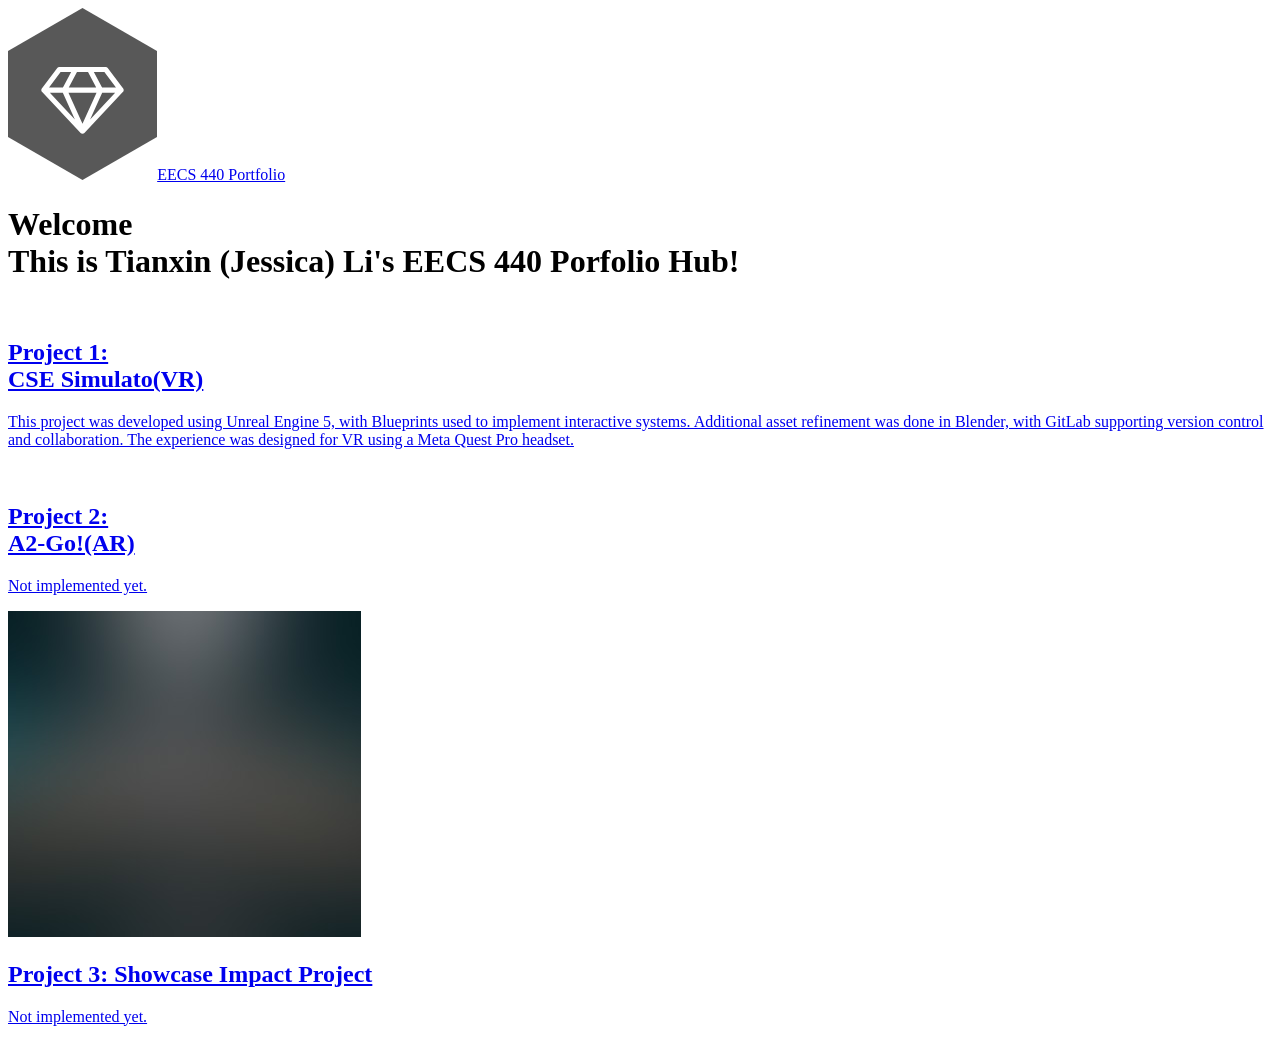
==== index.html @ 9d672bc3 "initialization" ====
<!DOCTYPE HTML>
<!--
	Phantom by HTML5 UP
	html5up.net | @ajlkn
	Free for personal and commercial use under the CCA 3.0 license (html5up.net/license)
-->
<html>
	<head>
		<title>Phantom by HTML5 UP</title>
		<meta charset="utf-8" />
		<meta name="viewport" content="width=device-width, initial-scale=1, user-scalable=no" />
		<link rel="stylesheet" href="assets/css/main.css" />
		<noscript><link rel="stylesheet" href="assets/css/noscript.css" /></noscript>
	</head>
	<body class="is-preload">
		<!-- Wrapper -->
			<div id="wrapper">

				<!-- Header -->
					<header id="header">
						<div class="inner">

							<!-- Logo -->
								<a href="index.html" class="logo">
									<span class="symbol"><img src="images/logo.svg" alt="" /></span><span class="title">EECS 440 Portfolio</span>
								</a>

						</div>
					</header>

				<!-- Main -->
					<div id="main">
						<div class="inner">
							<header>
								<h1>Welcome<br> This is Tianxin (Jessica) Li's EECS 440 Porfolio Hub!</h1>
								<!--<p>Course Intro</p>-->
							</header>
							<section class="tiles">
								<article class="style1">
									<span class="image">
										<img src="images/pic01.jpg" alt="" />
									</span>
									<a href="generic.html">
										<h2>Project 1:<br>CSE Simulato(VR)</h2>
										<div class="content">
											<p>This project was developed using Unreal Engine 5, with Blueprints used to implement interactive systems. Additional asset refinement was done in Blender, with GitLab supporting version control and collaboration. The experience was designed for VR using a Meta Quest Pro headset.</p>
										</div>
									</a>
								</article>
								<article class="style2">
									<span class="image">
										<img src="images/pic02.jpg" alt="" />
									</span>
									<a href="index.html">
										<h2>Project 2:<br>A2-Go!(AR) </h2>
										<div class="content">
											<p>Not implemented yet.</p>
										</div>
									</a>
								</article>
								<article class="style3">
									<span class="image">
										<img src="images/pic03.jpg" alt="" />
									</span>
									<a href="index.html">
										<h2>Project 3: Showcase Impact Project</h2>
										<div class="content">
											<p>Not implemented yet.</p>
										</div>
									</a>
								</article>
							</section>
						</div>
					</div>
			</div>

		<!-- Scripts -->
			<script src="assets/js/jquery.min.js"></script>
			<script src="assets/js/browser.min.js"></script>
			<script src="assets/js/breakpoints.min.js"></script>
			<script src="assets/js/util.js"></script>
			<script src="assets/js/main.js"></script>

	</body>
</html>
---- assets/css/main.css ----
@import url(fontawesome-all.min.css);
@import url("https://fonts.googleapis.com/css?family=Source+Sans+Pro:300,700,900");

/*
	Phantom by HTML5 UP
	html5up.net | @ajlkn
	Free for personal and commercial use under the CCA 3.0 license (html5up.net/license)
*/

html, body, div, span, applet, object,
iframe, h1, h2, h3, h4, h5, h6, p, blockquote,
pre, a, abbr, acronym, address, big, cite,
code, del, dfn, em, img, ins, kbd, q, s, samp,
small, strike, strong, sub, sup, tt, var, b,
u, i, center, dl, dt, dd, ol, ul, li, fieldset,
form, label, legend, table, caption, tbody,
tfoot, thead, tr, th, td, article, aside,
canvas, details, embed, figure, figcaption,
footer, header, hgroup, menu, nav, output, ruby,
section, summary, time, mark, audio, video {
	margin: 0;
	padding: 0;
	border: 0;
	font-size: 100%;
	font: inherit;
	vertical-align: baseline;}

article, aside, details, figcaption, figure,
footer, header, hgroup, menu, nav, section {
	display: block;}

body {
	line-height: 1;
}

ol, ul {
	list-style: none;
}

blockquote, q {
	quotes: none;
}

	blockquote:before, blockquote:after, q:before, q:after {
		content: '';
		content: none;
	}

table {
	border-collapse: collapse;
	border-spacing: 0;
}

body {
	-webkit-text-size-adjust: none;
}

mark {
	background-color: transparent;
	color: inherit;
}

input::-moz-focus-inner {
	border: 0;
	padding: 0;
}

input, select, textarea {
	-moz-appearance: none;
	-webkit-appearance: none;
	-ms-appearance: none;
	appearance: none;
}

/* Basic */

	@-ms-viewport {
		width: device-width;
	}

	body {
		-ms-overflow-style: scrollbar;
	}

	@media screen and (max-width: 480px) {

		html, body {
			min-width: 320px;
		}

	}

	html {
		box-sizing: border-box;
	}

	*, *:before, *:after {
		box-sizing: inherit;
	}

	body {
		background: #ffffff;
	}

		body.is-preload *, body.is-preload *:before, body.is-preload *:after {
			-moz-animation: none !important;
			-webkit-animation: none !important;
			-ms-animation: none !important;
			animation: none !important;
			-moz-transition: none !important;
			-webkit-transition: none !important;
			-ms-transition: none !important;
			transition: none !important;
		}

/* Type */

	body, input, select, textarea {
		color: #585858;
		font-family: "Source Sans Pro", Helvetica, sans-serif;
		font-size: 16pt;
		font-weight: 300;
		line-height: 1.75;
	}

		@media screen and (max-width: 1680px) {

			body, input, select, textarea {
				font-size: 14pt;
			}

		}

		@media screen and (max-width: 1280px) {

			body, input, select, textarea {
				font-size: 12pt;
			}

		}

	a {
		-moz-transition: border-bottom-color 0.2s ease, color 0.2s ease;
		-webkit-transition: border-bottom-color 0.2s ease, color 0.2s ease;
		-ms-transition: border-bottom-color 0.2s ease, color 0.2s ease;
		transition: border-bottom-color 0.2s ease, color 0.2s ease;
		text-decoration: none;
		color: #585858;
		border-bottom: dotted 1px rgba(88, 88, 88, 0.5);
	}

		a:hover {
			border-bottom-color: transparent;
			color: #f2849e !important;
		}

	strong, b {
		font-weight: 900;
	}

	em, i {
		font-style: italic;
	}

	p {
		margin: 0 0 2em 0;
	}

	h1 {
		font-size: 2.75em;
		font-weight: 700;
		line-height: 1.3;
		margin: 0 0 1em 0;
		letter-spacing: -0.035em;
	}

		h1 a {
			color: inherit;
		}

		@media screen and (max-width: 736px) {

			h1 {
				font-size: 2em;
				margin: 0 0 1em 0;
			}

		}

		@media screen and (max-width: 360px) {

			h1 {
				font-size: 1.75em;
			}

		}

	h2, h3, h4, h5, h6 {
		font-weight: 900;
		line-height: 1.5;
		margin: 0 0 2em 0;
		text-transform: uppercase;
		letter-spacing: 0.35em;
	}

		h2 a, h3 a, h4 a, h5 a, h6 a {
			color: inherit;
		}

	h2 {
		font-size: 1.1em;
	}

	h3 {
		font-size: 1em;
	}

	h4 {
		font-size: 0.8em;
	}

	h5 {
		font-size: 0.8em;
	}

	h6 {
		font-size: 0.8em;
	}

	@media screen and (max-width: 980px) {

		h1 br, h2 br, h3 br, h4 br, h5 br, h6 br {
			display: none;
		}

	}

	@media screen and (max-width: 736px) {

		h2 {
			font-size: 1em;
		}

		h3 {
			font-size: 0.8em;
		}

	}

	sub {
		font-size: 0.8em;
		position: relative;
		top: 0.5em;
	}

	sup {
		font-size: 0.8em;
		position: relative;
		top: -0.5em;
	}

	blockquote {
		border-left: solid 4px #c9c9c9;
		font-style: italic;
		margin: 0 0 2em 0;
		padding: 0.5em 0 0.5em 2em;
	}

	code {
		background: rgba(144, 144, 144, 0.075);
		border-radius: 4px;
		border: solid 1px #c9c9c9;
		font-family: "Courier New", monospace;
		font-size: 0.9em;
		margin: 0 0.25em;
		padding: 0.25em 0.65em;
	}

	pre {
		-webkit-overflow-scrolling: touch;
		font-family: "Courier New", monospace;
		font-size: 0.9em;
		margin: 0 0 2em 0;
	}

		pre code {
			display: block;
			line-height: 1.75;
			padding: 1em 1.5em;
			overflow-x: auto;
		}

	hr {
		border: 0;
		border-bottom: solid 1px #c9c9c9;
		margin: 2em 0;
	}

		hr.major {
			margin: 3em 0;
		}

	.align-left {
		text-align: left;
	}

	.align-center {
		text-align: center;
	}

	.align-right {
		text-align: right;
	}

/* Row */

	.row {
		display: flex;
		flex-wrap: wrap;
		box-sizing: border-box;
		align-items: stretch;
	}

		.row > * {
			box-sizing: border-box;
		}

		.row.gtr-uniform > * > :last-child {
			margin-bottom: 0;
		}

		.row.aln-left {
			justify-content: flex-start;
		}

		.row.aln-center {
			justify-content: center;
		}

		.row.aln-right {
			justify-content: flex-end;
		}

		.row.aln-top {
			align-items: flex-start;
		}

		.row.aln-middle {
			align-items: center;
		}

		.row.aln-bottom {
			align-items: flex-end;
		}

		.row > .imp {
			order: -1;
		}

		.row > .col-1 {
			width: 8.33333%;
		}

		.row > .off-1 {
			margin-left: 8.33333%;
		}

		.row > .col-2 {
			width: 16.66667%;
		}

		.row > .off-2 {
			margin-left: 16.66667%;
		}

		.row > .col-3 {
			width: 25%;
		}

		.row > .off-3 {
			margin-left: 25%;
		}

		.row > .col-4 {
			width: 33.33333%;
		}

		.row > .off-4 {
			margin-left: 33.33333%;
		}

		.row > .col-5 {
			width: 41.66667%;
		}

		.row > .off-5 {
			margin-left: 41.66667%;
		}

		.row > .col-6 {
			width: 50%;
		}

		.row > .off-6 {
			margin-left: 50%;
		}

		.row > .col-7 {
			width: 58.33333%;
		}

		.row > .off-7 {
			margin-left: 58.33333%;
		}

		.row > .col-8 {
			width: 66.66667%;
		}

		.row > .off-8 {
			margin-left: 66.66667%;
		}

		.row > .col-9 {
			width: 75%;
		}

		.row > .off-9 {
			margin-left: 75%;
		}

		.row > .col-10 {
			width: 83.33333%;
		}

		.row > .off-10 {
			margin-left: 83.33333%;
		}

		.row > .col-11 {
			width: 91.66667%;
		}

		.row > .off-11 {
			margin-left: 91.66667%;
		}

		.row > .col-12 {
			width: 100%;
		}

		.row > .off-12 {
			margin-left: 100%;
		}

		.row.gtr-0 {
			margin-top: 0;
			margin-left: 0em;
		}

			.row.gtr-0 > * {
				padding: 0 0 0 0em;
			}

			.row.gtr-0.gtr-uniform {
				margin-top: 0em;
			}

				.row.gtr-0.gtr-uniform > * {
					padding-top: 0em;
				}

		.row.gtr-25 {
			margin-top: 0;
			margin-left: -0.5em;
		}

			.row.gtr-25 > * {
				padding: 0 0 0 0.5em;
			}

			.row.gtr-25.gtr-uniform {
				margin-top: -0.5em;
			}

				.row.gtr-25.gtr-uniform > * {
					padding-top: 0.5em;
				}

		.row.gtr-50 {
			margin-top: 0;
			margin-left: -1em;
		}

			.row.gtr-50 > * {
				padding: 0 0 0 1em;
			}

			.row.gtr-50.gtr-uniform {
				margin-top: -1em;
			}

				.row.gtr-50.gtr-uniform > * {
					padding-top: 1em;
				}

		.row {
			margin-top: 0;
			margin-left: -2em;
		}

			.row > * {
				padding: 0 0 0 2em;
			}

			.row.gtr-uniform {
				margin-top: -2em;
			}

				.row.gtr-uniform > * {
					padding-top: 2em;
				}

		.row.gtr-150 {
			margin-top: 0;
			margin-left: -3em;
		}

			.row.gtr-150 > * {
				padding: 0 0 0 3em;
			}

			.row.gtr-150.gtr-uniform {
				margin-top: -3em;
			}

				.row.gtr-150.gtr-uniform > * {
					padding-top: 3em;
				}

		.row.gtr-200 {
			margin-top: 0;
			margin-left: -4em;
		}

			.row.gtr-200 > * {
				padding: 0 0 0 4em;
			}

			.row.gtr-200.gtr-uniform {
				margin-top: -4em;
			}

				.row.gtr-200.gtr-uniform > * {
					padding-top: 4em;
				}

		@media screen and (max-width: 1680px) {

			.row {
				display: flex;
				flex-wrap: wrap;
				box-sizing: border-box;
				align-items: stretch;
			}

				.row > * {
					box-sizing: border-box;
				}

				.row.gtr-uniform > * > :last-child {
					margin-bottom: 0;
				}

				.row.aln-left {
					justify-content: flex-start;
				}

				.row.aln-center {
					justify-content: center;
				}

				.row.aln-right {
					justify-content: flex-end;
				}

				.row.aln-top {
					align-items: flex-start;
				}

				.row.aln-middle {
					align-items: center;
				}

				.row.aln-bottom {
					align-items: flex-end;
				}

				.row > .imp-xlarge {
					order: -1;
				}

				.row > .col-1-xlarge {
					width: 8.33333%;
				}

				.row > .off-1-xlarge {
					margin-left: 8.33333%;
				}

				.row > .col-2-xlarge {
					width: 16.66667%;
				}

				.row > .off-2-xlarge {
					margin-left: 16.66667%;
				}

				.row > .col-3-xlarge {
					width: 25%;
				}

				.row > .off-3-xlarge {
					margin-left: 25%;
				}

				.row > .col-4-xlarge {
					width: 33.33333%;
				}

				.row > .off-4-xlarge {
					margin-left: 33.33333%;
				}

				.row > .col-5-xlarge {
					width: 41.66667%;
				}

				.row > .off-5-xlarge {
					margin-left: 41.66667%;
				}

				.row > .col-6-xlarge {
					width: 50%;
				}

				.row > .off-6-xlarge {
					margin-left: 50%;
				}

				.row > .col-7-xlarge {
					width: 58.33333%;
				}

				.row > .off-7-xlarge {
					margin-left: 58.33333%;
				}

				.row > .col-8-xlarge {
					width: 66.66667%;
				}

				.row > .off-8-xlarge {
					margin-left: 66.66667%;
				}

				.row > .col-9-xlarge {
					width: 75%;
				}

				.row > .off-9-xlarge {
					margin-left: 75%;
				}

				.row > .col-10-xlarge {
					width: 83.33333%;
				}

				.row > .off-10-xlarge {
					margin-left: 83.33333%;
				}

				.row > .col-11-xlarge {
					width: 91.66667%;
				}

				.row > .off-11-xlarge {
					margin-left: 91.66667%;
				}

				.row > .col-12-xlarge {
					width: 100%;
				}

				.row > .off-12-xlarge {
					margin-left: 100%;
				}

				.row.gtr-0 {
					margin-top: 0;
					margin-left: 0em;
				}

					.row.gtr-0 > * {
						padding: 0 0 0 0em;
					}

					.row.gtr-0.gtr-uniform {
						margin-top: 0em;
					}

						.row.gtr-0.gtr-uniform > * {
							padding-top: 0em;
						}

				.row.gtr-25 {
					margin-top: 0;
					margin-left: -0.5em;
				}

					.row.gtr-25 > * {
						padding: 0 0 0 0.5em;
					}

					.row.gtr-25.gtr-uniform {
						margin-top: -0.5em;
					}

						.row.gtr-25.gtr-uniform > * {
							padding-top: 0.5em;
						}

				.row.gtr-50 {
					margin-top: 0;
					margin-left: -1em;
				}

					.row.gtr-50 > * {
						padding: 0 0 0 1em;
					}

					.row.gtr-50.gtr-uniform {
						margin-top: -1em;
					}

						.row.gtr-50.gtr-uniform > * {
							padding-top: 1em;
						}

				.row {
					margin-top: 0;
					margin-left: -2em;
				}

					.row > * {
						padding: 0 0 0 2em;
					}

					.row.gtr-uniform {
						margin-top: -2em;
					}

						.row.gtr-uniform > * {
							padding-top: 2em;
						}

				.row.gtr-150 {
					margin-top: 0;
					margin-left: -3em;
				}

					.row.gtr-150 > * {
						padding: 0 0 0 3em;
					}

					.row.gtr-150.gtr-uniform {
						margin-top: -3em;
					}

						.row.gtr-150.gtr-uniform > * {
							padding-top: 3em;
						}

				.row.gtr-200 {
					margin-top: 0;
					margin-left: -4em;
				}

					.row.gtr-200 > * {
						padding: 0 0 0 4em;
					}

					.row.gtr-200.gtr-uniform {
						margin-top: -4em;
					}

						.row.gtr-200.gtr-uniform > * {
							padding-top: 4em;
						}

		}

		@media screen and (max-width: 1280px) {

			.row {
				display: flex;
				flex-wrap: wrap;
				box-sizing: border-box;
				align-items: stretch;
			}

				.row > * {
					box-sizing: border-box;
				}

				.row.gtr-uniform > * > :last-child {
					margin-bottom: 0;
				}

				.row.aln-left {
					justify-content: flex-start;
				}

				.row.aln-center {
					justify-content: center;
				}

				.row.aln-right {
					justify-content: flex-end;
				}

				.row.aln-top {
					align-items: flex-start;
				}

				.row.aln-middle {
					align-items: center;
				}

				.row.aln-bottom {
					align-items: flex-end;
				}

				.row > .imp-large {
					order: -1;
				}

				.row > .col-1-large {
					width: 8.33333%;
				}

				.row > .off-1-large {
					margin-left: 8.33333%;
				}

				.row > .col-2-large {
					width: 16.66667%;
				}

				.row > .off-2-large {
					margin-left: 16.66667%;
				}

				.row > .col-3-large {
					width: 25%;
				}

				.row > .off-3-large {
					margin-left: 25%;
				}

				.row > .col-4-large {
					width: 33.33333%;
				}

				.row > .off-4-large {
					margin-left: 33.33333%;
				}

				.row > .col-5-large {
					width: 41.66667%;
				}

				.row > .off-5-large {
					margin-left: 41.66667%;
				}

				.row > .col-6-large {
					width: 50%;
				}

				.row > .off-6-large {
					margin-left: 50%;
				}

				.row > .col-7-large {
					width: 58.33333%;
				}

				.row > .off-7-large {
					margin-left: 58.33333%;
				}

				.row > .col-8-large {
					width: 66.66667%;
				}

				.row > .off-8-large {
					margin-left: 66.66667%;
				}

				.row > .col-9-large {
					width: 75%;
				}

				.row > .off-9-large {
					margin-left: 75%;
				}

				.row > .col-10-large {
					width: 83.33333%;
				}

				.row > .off-10-large {
					margin-left: 83.33333%;
				}

				.row > .col-11-large {
					width: 91.66667%;
				}

				.row > .off-11-large {
					margin-left: 91.66667%;
				}

				.row > .col-12-large {
					width: 100%;
				}

				.row > .off-12-large {
					margin-left: 100%;
				}

				.row.gtr-0 {
					margin-top: 0;
					margin-left: 0em;
				}

					.row.gtr-0 > * {
						padding: 0 0 0 0em;
					}

					.row.gtr-0.gtr-uniform {
						margin-top: 0em;
					}

						.row.gtr-0.gtr-uniform > * {
							padding-top: 0em;
						}

				.row.gtr-25 {
					margin-top: 0;
					margin-left: -0.5em;
				}

					.row.gtr-25 > * {
						padding: 0 0 0 0.5em;
					}

					.row.gtr-25.gtr-uniform {
						margin-top: -0.5em;
					}

						.row.gtr-25.gtr-uniform > * {
							padding-top: 0.5em;
						}

				.row.gtr-50 {
					margin-top: 0;
					margin-left: -1em;
				}

					.row.gtr-50 > * {
						padding: 0 0 0 1em;
					}

					.row.gtr-50.gtr-uniform {
						margin-top: -1em;
					}

						.row.gtr-50.gtr-uniform > * {
							padding-top: 1em;
						}

				.row {
					margin-top: 0;
					margin-left: -2em;
				}

					.row > * {
						padding: 0 0 0 2em;
					}

					.row.gtr-uniform {
						margin-top: -2em;
					}

						.row.gtr-uniform > * {
							padding-top: 2em;
						}

				.row.gtr-150 {
					margin-top: 0;
					margin-left: -3em;
				}

					.row.gtr-150 > * {
						padding: 0 0 0 3em;
					}

					.row.gtr-150.gtr-uniform {
						margin-top: -3em;
					}

						.row.gtr-150.gtr-uniform > * {
							padding-top: 3em;
						}

				.row.gtr-200 {
					margin-top: 0;
					margin-left: -4em;
				}

					.row.gtr-200 > * {
						padding: 0 0 0 4em;
					}

					.row.gtr-200.gtr-uniform {
						margin-top: -4em;
					}

						.row.gtr-200.gtr-uniform > * {
							padding-top: 4em;
						}

		}

		@media screen and (max-width: 980px) {

			.row {
				display: flex;
				flex-wrap: wrap;
				box-sizing: border-box;
				align-items: stretch;
			}

				.row > * {
					box-sizing: border-box;
				}

				.row.gtr-uniform > * > :last-child {
					margin-bottom: 0;
				}

				.row.aln-left {
					justify-content: flex-start;
				}

				.row.aln-center {
					justify-content: center;
				}

				.row.aln-right {
					justify-content: flex-end;
				}

				.row.aln-top {
					align-items: flex-start;
				}

				.row.aln-middle {
					align-items: center;
				}

				.row.aln-bottom {
					align-items: flex-end;
				}

				.row > .imp-medium {
					order: -1;
				}

				.row > .col-1-medium {
					width: 8.33333%;
				}

				.row > .off-1-medium {
					margin-left: 8.33333%;
				}

				.row > .col-2-medium {
					width: 16.66667%;
				}

				.row > .off-2-medium {
					margin-left: 16.66667%;
				}

				.row > .col-3-medium {
					width: 25%;
				}

				.row > .off-3-medium {
					margin-left: 25%;
				}

				.row > .col-4-medium {
					width: 33.33333%;
				}

				.row > .off-4-medium {
					margin-left: 33.33333%;
				}

				.row > .col-5-medium {
					width: 41.66667%;
				}

				.row > .off-5-medium {
					margin-left: 41.66667%;
				}

				.row > .col-6-medium {
					width: 50%;
				}

				.row > .off-6-medium {
					margin-left: 50%;
				}

				.row > .col-7-medium {
					width: 58.33333%;
				}

				.row > .off-7-medium {
					margin-left: 58.33333%;
				}

				.row > .col-8-medium {
					width: 66.66667%;
				}

				.row > .off-8-medium {
					margin-left: 66.66667%;
				}

				.row > .col-9-medium {
					width: 75%;
				}

				.row > .off-9-medium {
					margin-left: 75%;
				}

				.row > .col-10-medium {
					width: 83.33333%;
				}

				.row > .off-10-medium {
					margin-left: 83.33333%;
				}

				.row > .col-11-medium {
					width: 91.66667%;
				}

				.row > .off-11-medium {
					margin-left: 91.66667%;
				}

				.row > .col-12-medium {
					width: 100%;
				}

				.row > .off-12-medium {
					margin-left: 100%;
				}

				.row.gtr-0 {
					margin-top: 0;
					margin-left: 0em;
				}

					.row.gtr-0 > * {
						padding: 0 0 0 0em;
					}

					.row.gtr-0.gtr-uniform {
						margin-top: 0em;
					}

						.row.gtr-0.gtr-uniform > * {
							padding-top: 0em;
						}

				.row.gtr-25 {
					margin-top: 0;
					margin-left: -0.375em;
				}

					.row.gtr-25 > * {
						padding: 0 0 0 0.375em;
					}

					.row.gtr-25.gtr-uniform {
						margin-top: -0.375em;
					}

						.row.gtr-25.gtr-uniform > * {
							padding-top: 0.375em;
						}

				.row.gtr-50 {
					margin-top: 0;
					margin-left: -0.75em;
				}

					.row.gtr-50 > * {
						padding: 0 0 0 0.75em;
					}

					.row.gtr-50.gtr-uniform {
						margin-top: -0.75em;
					}

						.row.gtr-50.gtr-uniform > * {
							padding-top: 0.75em;
						}

				.row {
					margin-top: 0;
					margin-left: -1.5em;
				}

					.row > * {
						padding: 0 0 0 1.5em;
					}

					.row.gtr-uniform {
						margin-top: -1.5em;
					}

						.row.gtr-uniform > * {
							padding-top: 1.5em;
						}

				.row.gtr-150 {
					margin-top: 0;
					margin-left: -2.25em;
				}

					.row.gtr-150 > * {
						padding: 0 0 0 2.25em;
					}

					.row.gtr-150.gtr-uniform {
						margin-top: -2.25em;
					}

						.row.gtr-150.gtr-uniform > * {
							padding-top: 2.25em;
						}

				.row.gtr-200 {
					margin-top: 0;
					margin-left: -3em;
				}

					.row.gtr-200 > * {
						padding: 0 0 0 3em;
					}

					.row.gtr-200.gtr-uniform {
						margin-top: -3em;
					}

						.row.gtr-200.gtr-uniform > * {
							padding-top: 3em;
						}

		}

		@media screen and (max-width: 736px) {

			.row {
				display: flex;
				flex-wrap: wrap;
				box-sizing: border-box;
				align-items: stretch;
			}

				.row > * {
					box-sizing: border-box;
				}

				.row.gtr-uniform > * > :last-child {
					margin-bottom: 0;
				}

				.row.aln-left {
					justify-content: flex-start;
				}

				.row.aln-center {
					justify-content: center;
				}

				.row.aln-right {
					justify-content: flex-end;
				}

				.row.aln-top {
					align-items: flex-start;
				}

				.row.aln-middle {
					align-items: center;
				}

				.row.aln-bottom {
					align-items: flex-end;
				}

				.row > .imp-small {
					order: -1;
				}

				.row > .col-1-small {
					width: 8.33333%;
				}

				.row > .off-1-small {
					margin-left: 8.33333%;
				}

				.row > .col-2-small {
					width: 16.66667%;
				}

				.row > .off-2-small {
					margin-left: 16.66667%;
				}

				.row > .col-3-small {
					width: 25%;
				}

				.row > .off-3-small {
					margin-left: 25%;
				}

				.row > .col-4-small {
					width: 33.33333%;
				}

				.row > .off-4-small {
					margin-left: 33.33333%;
				}

				.row > .col-5-small {
					width: 41.66667%;
				}

				.row > .off-5-small {
					margin-left: 41.66667%;
				}

				.row > .col-6-small {
					width: 50%;
				}

				.row > .off-6-small {
					margin-left: 50%;
				}

				.row > .col-7-small {
					width: 58.33333%;
				}

				.row > .off-7-small {
					margin-left: 58.33333%;
				}

				.row > .col-8-small {
					width: 66.66667%;
				}

				.row > .off-8-small {
					margin-left: 66.66667%;
				}

				.row > .col-9-small {
					width: 75%;
				}

				.row > .off-9-small {
					margin-left: 75%;
				}

				.row > .col-10-small {
					width: 83.33333%;
				}

				.row > .off-10-small {
					margin-left: 83.33333%;
				}

				.row > .col-11-small {
					width: 91.66667%;
				}

				.row > .off-11-small {
					margin-left: 91.66667%;
				}

				.row > .col-12-small {
					width: 100%;
				}

				.row > .off-12-small {
					margin-left: 100%;
				}

				.row.gtr-0 {
					margin-top: 0;
					margin-left: 0em;
				}

					.row.gtr-0 > * {
						padding: 0 0 0 0em;
					}

					.row.gtr-0.gtr-uniform {
						margin-top: 0em;
					}

						.row.gtr-0.gtr-uniform > * {
							padding-top: 0em;
						}

				.row.gtr-25 {
					margin-top: 0;
					margin-left: -0.25em;
				}

					.row.gtr-25 > * {
						padding: 0 0 0 0.25em;
					}

					.row.gtr-25.gtr-uniform {
						margin-top: -0.25em;
					}

						.row.gtr-25.gtr-uniform > * {
							padding-top: 0.25em;
						}

				.row.gtr-50 {
					margin-top: 0;
					margin-left: -0.5em;
				}

					.row.gtr-50 > * {
						padding: 0 0 0 0.5em;
					}

					.row.gtr-50.gtr-uniform {
						margin-top: -0.5em;
					}

						.row.gtr-50.gtr-uniform > * {
							padding-top: 0.5em;
						}

				.row {
					margin-top: 0;
					margin-left: -1em;
				}

					.row > * {
						padding: 0 0 0 1em;
					}

					.row.gtr-uniform {
						margin-top: -1em;
					}

						.row.gtr-uniform > * {
							padding-top: 1em;
						}

				.row.gtr-150 {
					margin-top: 0;
					margin-left: -1.5em;
				}

					.row.gtr-150 > * {
						padding: 0 0 0 1.5em;
					}

					.row.gtr-150.gtr-uniform {
						margin-top: -1.5em;
					}

						.row.gtr-150.gtr-uniform > * {
							padding-top: 1.5em;
						}

				.row.gtr-200 {
					margin-top: 0;
					margin-left: -2em;
				}

					.row.gtr-200 > * {
						padding: 0 0 0 2em;
					}

					.row.gtr-200.gtr-uniform {
						margin-top: -2em;
					}

						.row.gtr-200.gtr-uniform > * {
							padding-top: 2em;
						}

		}

		@media screen and (max-width: 480px) {

			.row {
				display: flex;
				flex-wrap: wrap;
				box-sizing: border-box;
				align-items: stretch;
			}

				.row > * {
					box-sizing: border-box;
				}

				.row.gtr-uniform > * > :last-child {
					margin-bottom: 0;
				}

				.row.aln-left {
					justify-content: flex-start;
				}

				.row.aln-center {
					justify-content: center;
				}

				.row.aln-right {
					justify-content: flex-end;
				}

				.row.aln-top {
					align-items: flex-start;
				}

				.row.aln-middle {
					align-items: center;
				}

				.row.aln-bottom {
					align-items: flex-end;
				}

				.row > .imp-xsmall {
					order: -1;
				}

				.row > .col-1-xsmall {
					width: 8.33333%;
				}

				.row > .off-1-xsmall {
					margin-left: 8.33333%;
				}

				.row > .col-2-xsmall {
					width: 16.66667%;
				}

				.row > .off-2-xsmall {
					margin-left: 16.66667%;
				}

				.row > .col-3-xsmall {
					width: 25%;
				}

				.row > .off-3-xsmall {
					margin-left: 25%;
				}

				.row > .col-4-xsmall {
					width: 33.33333%;
				}

				.row > .off-4-xsmall {
					margin-left: 33.33333%;
				}

				.row > .col-5-xsmall {
					width: 41.66667%;
				}

				.row > .off-5-xsmall {
					margin-left: 41.66667%;
				}

				.row > .col-6-xsmall {
					width: 50%;
				}

				.row > .off-6-xsmall {
					margin-left: 50%;
				}

				.row > .col-7-xsmall {
					width: 58.33333%;
				}

				.row > .off-7-xsmall {
					margin-left: 58.33333%;
				}

				.row > .col-8-xsmall {
					width: 66.66667%;
				}

				.row > .off-8-xsmall {
					margin-left: 66.66667%;
				}

				.row > .col-9-xsmall {
					width: 75%;
				}

				.row > .off-9-xsmall {
					margin-left: 75%;
				}

				.row > .col-10-xsmall {
					width: 83.33333%;
				}

				.row > .off-10-xsmall {
					margin-left: 83.33333%;
				}

				.row > .col-11-xsmall {
					width: 91.66667%;
				}

				.row > .off-11-xsmall {
					margin-left: 91.66667%;
				}

				.row > .col-12-xsmall {
					width: 100%;
				}

				.row > .off-12-xsmall {
					margin-left: 100%;
				}

				.row.gtr-0 {
					margin-top: 0;
					margin-left: 0em;
				}

					.row.gtr-0 > * {
						padding: 0 0 0 0em;
					}

					.row.gtr-0.gtr-uniform {
						margin-top: 0em;
					}

						.row.gtr-0.gtr-uniform > * {
							padding-top: 0em;
						}

				.row.gtr-25 {
					margin-top: 0;
					margin-left: -0.25em;
				}

					.row.gtr-25 > * {
						padding: 0 0 0 0.25em;
					}

					.row.gtr-25.gtr-uniform {
						margin-top: -0.25em;
					}

						.row.gtr-25.gtr-uniform > * {
							padding-top: 0.25em;
						}

				.row.gtr-50 {
					margin-top: 0;
					margin-left: -0.5em;
				}

					.row.gtr-50 > * {
						padding: 0 0 0 0.5em;
					}

					.row.gtr-50.gtr-uniform {
						margin-top: -0.5em;
					}

						.row.gtr-50.gtr-uniform > * {
							padding-top: 0.5em;
						}

				.row {
					margin-top: 0;
					margin-left: -1em;
				}

					.row > * {
						padding: 0 0 0 1em;
					}

					.row.gtr-uniform {
						margin-top: -1em;
					}

						.row.gtr-uniform > * {
							padding-top: 1em;
						}

				.row.gtr-150 {
					margin-top: 0;
					margin-left: -1.5em;
				}

					.row.gtr-150 > * {
						padding: 0 0 0 1.5em;
					}

					.row.gtr-150.gtr-uniform {
						margin-top: -1.5em;
					}

						.row.gtr-150.gtr-uniform > * {
							padding-top: 1.5em;
						}

				.row.gtr-200 {
					margin-top: 0;
					margin-left: -2em;
				}

					.row.gtr-200 > * {
						padding: 0 0 0 2em;
					}

					.row.gtr-200.gtr-uniform {
						margin-top: -2em;
					}

						.row.gtr-200.gtr-uniform > * {
							padding-top: 2em;
						}

		}

/* Section/Article */

	section.special, article.special {
		text-align: center;
	}

	header p {
		margin-top: -1em;
	}

	@media screen and (max-width: 736px) {

		header p {
			margin-top: 0;
		}

	}

/* Icon */

	.icon {
		text-decoration: none;
		border-bottom: none;
		position: relative;
	}

		.icon:before {
			-moz-osx-font-smoothing: grayscale;
			-webkit-font-smoothing: antialiased;
			display: inline-block;
			font-style: normal;
			font-variant: normal;
			text-rendering: auto;
			line-height: 1;
			text-transform: none !important;
			font-family: 'Font Awesome 5 Free';
			font-weight: 400;
		}

		.icon > .label {
			display: none;
		}

		.icon:before {
			line-height: inherit;
		}

		.icon.solid:before {
			font-weight: 900;
		}

		.icon.brands:before {
			font-family: 'Font Awesome 5 Brands';
		}

		.icon.style2 {
			-moz-transition: background-color 0.2s ease-in-out, color 0.2s ease-in-out, border-color 0.2s ease-in-out;
			-webkit-transition: background-color 0.2s ease-in-out, color 0.2s ease-in-out, border-color 0.2s ease-in-out;
			-ms-transition: background-color 0.2s ease-in-out, color 0.2s ease-in-out, border-color 0.2s ease-in-out;
			transition: background-color 0.2s ease-in-out, color 0.2s ease-in-out, border-color 0.2s ease-in-out;
			background-color: transparent;
			border: solid 1px #c9c9c9;
			border-radius: 4px;
			width: 2.65em;
			height: 2.65em;
			display: inline-block;
			text-align: center;
			line-height: 2.65em;
			color: inherit;
		}

			.icon.style2:before {
				font-size: 1.1em;
			}

			.icon.style2:hover {
				color: #f2849e;
				border-color: #f2849e;
			}

			.icon.style2:active {
				background-color: rgba(242, 132, 158, 0.1);
			}

/* List */

	ol {
		list-style: decimal;
		margin: 0 0 2em 0;
		padding-left: 1.25em;
	}

		ol li {
			padding-left: 0.25em;
		}

	ul {
		list-style: disc;
		margin: 0 0 2em 0;
		padding-left: 1em;
	}

		ul li {
			padding-left: 0.5em;
		}

		ul.alt {
			list-style: none;
			padding-left: 0;
		}

			ul.alt li {
				border-top: solid 1px #c9c9c9;
				padding: 0.5em 0;
			}

				ul.alt li:first-child {
					border-top: 0;
					padding-top: 0;
				}

	dl {
		margin: 0 0 2em 0;
	}

		dl dt {
			display: block;
			font-weight: 900;
			margin: 0 0 1em 0;
		}

		dl dd {
			margin-left: 2em;
		}

/* Actions */

	ul.actions {
		display: -moz-flex;
		display: -webkit-flex;
		display: -ms-flex;
		display: flex;
		cursor: default;
		list-style: none;
		margin-left: -1em;
		padding-left: 0;
	}

		ul.actions li {
			padding: 0 0 0 1em;
			vertical-align: middle;
		}

		ul.actions.special {
			-moz-justify-content: center;
			-webkit-justify-content: center;
			-ms-justify-content: center;
			justify-content: center;
			width: 100%;
			margin-left: 0;
		}

			ul.actions.special li:first-child {
				padding-left: 0;
			}

		ul.actions.stacked {
			-moz-flex-direction: column;
			-webkit-flex-direction: column;
			-ms-flex-direction: column;
			flex-direction: column;
			margin-left: 0;
		}

			ul.actions.stacked li {
				padding: 1.3em 0 0 0;
			}

				ul.actions.stacked li:first-child {
					padding-top: 0;
				}

		ul.actions.fit {
			width: calc(100% + 1em);
		}

			ul.actions.fit li {
				-moz-flex-grow: 1;
				-webkit-flex-grow: 1;
				-ms-flex-grow: 1;
				flex-grow: 1;
				-moz-flex-shrink: 1;
				-webkit-flex-shrink: 1;
				-ms-flex-shrink: 1;
				flex-shrink: 1;
				width: 100%;
			}

				ul.actions.fit li > * {
					width: 100%;
				}

			ul.actions.fit.stacked {
				width: 100%;
			}

		@media screen and (max-width: 480px) {

			ul.actions:not(.fixed) {
				-moz-flex-direction: column;
				-webkit-flex-direction: column;
				-ms-flex-direction: column;
				flex-direction: column;
				margin-left: 0;
				width: 100% !important;
			}

				ul.actions:not(.fixed) li {
					-moz-flex-grow: 1;
					-webkit-flex-grow: 1;
					-ms-flex-grow: 1;
					flex-grow: 1;
					-moz-flex-shrink: 1;
					-webkit-flex-shrink: 1;
					-ms-flex-shrink: 1;
					flex-shrink: 1;
					padding: 1em 0 0 0;
					text-align: center;
					width: 100%;
				}

					ul.actions:not(.fixed) li > * {
						width: 100%;
					}

					ul.actions:not(.fixed) li:first-child {
						padding-top: 0;
					}

					ul.actions:not(.fixed) li input[type="submit"],
					ul.actions:not(.fixed) li input[type="reset"],
					ul.actions:not(.fixed) li input[type="button"],
					ul.actions:not(.fixed) li button,
					ul.actions:not(.fixed) li .button {
						width: 100%;
					}

						ul.actions:not(.fixed) li input[type="submit"].icon:before,
						ul.actions:not(.fixed) li input[type="reset"].icon:before,
						ul.actions:not(.fixed) li input[type="button"].icon:before,
						ul.actions:not(.fixed) li button.icon:before,
						ul.actions:not(.fixed) li .button.icon:before {
							margin-left: -0.5rem;
						}

		}

/* Icons */

	ul.icons {
		cursor: default;
		list-style: none;
		padding-left: 0;
		margin: -1em 0 2em -1em;
	}

		ul.icons li {
			display: inline-block;
			padding: 1em 0 0 1em;
		}

/* Form */

	form {
		margin: 0 0 2em 0;
		overflow-x: hidden;
	}

		form > :last-child {
			margin-bottom: 0;
		}

		form > .fields {
			display: -moz-flex;
			display: -webkit-flex;
			display: -ms-flex;
			display: flex;
			-moz-flex-wrap: wrap;
			-webkit-flex-wrap: wrap;
			-ms-flex-wrap: wrap;
			flex-wrap: wrap;
			width: calc(100% + 3em);
			margin: -1.5em 0 2em -1.5em;
		}

			form > .fields > .field {
				-moz-flex-grow: 0;
				-webkit-flex-grow: 0;
				-ms-flex-grow: 0;
				flex-grow: 0;
				-moz-flex-shrink: 0;
				-webkit-flex-shrink: 0;
				-ms-flex-shrink: 0;
				flex-shrink: 0;
				padding: 1.5em 0 0 1.5em;
				width: calc(100% - 1.5em);
			}

				form > .fields > .field.half {
					width: calc(50% - 0.75em);
				}

				form > .fields > .field.third {
					width: calc(100%/3 - 0.5em);
				}

				form > .fields > .field.quarter {
					width: calc(25% - 0.375em);
				}

		@media screen and (max-width: 480px) {

			form > .fields {
				width: calc(100% + 3em);
				margin: -1.5em 0 2em -1.5em;
			}

				form > .fields > .field {
					padding: 1.5em 0 0 1.5em;
					width: calc(100% - 1.5em);
				}

					form > .fields > .field.half {
						width: calc(100% - 1.5em);
					}

					form > .fields > .field.third {
						width: calc(100% - 1.5em);
					}

					form > .fields > .field.quarter {
						width: calc(100% - 1.5em);
					}

		}

	label {
		display: block;
		font-size: 0.9em;
		font-weight: 900;
		margin: 0 0 1em 0;
	}

	input[type="text"],
	input[type="password"],
	input[type="email"],
	input[type="tel"],
	select,
	textarea {
		-moz-appearance: none;
		-webkit-appearance: none;
		-ms-appearance: none;
		appearance: none;
		background-color: transparent;
		border: none;
		border-radius: 0;
		border-bottom: solid 1px #c9c9c9;
		color: inherit;
		display: block;
		outline: 0;
		padding: 0;
		text-decoration: none;
		width: 100%;
	}

		input[type="text"]:invalid,
		input[type="password"]:invalid,
		input[type="email"]:invalid,
		input[type="tel"]:invalid,
		select:invalid,
		textarea:invalid {
			box-shadow: none;
		}

		input[type="text"]:focus,
		input[type="password"]:focus,
		input[type="email"]:focus,
		input[type="tel"]:focus,
		select:focus,
		textarea:focus {
			border-bottom-color: #f2849e;
			box-shadow: inset 0 -1px 0 0 #f2849e;
		}

	select {
		background-image: url("data:image/svg+xml;charset=utf8,%3Csvg xmlns='http://www.w3.org/2000/svg' width='40' height='40' preserveAspectRatio='none' viewBox='0 0 40 40'%3E%3Cpath d='M9.4,12.3l10.4,10.4l10.4-10.4c0.2-0.2,0.5-0.4,0.9-0.4c0.3,0,0.6,0.1,0.9,0.4l3.3,3.3c0.2,0.2,0.4,0.5,0.4,0.9 c0,0.4-0.1,0.6-0.4,0.9L20.7,31.9c-0.2,0.2-0.5,0.4-0.9,0.4c-0.3,0-0.6-0.1-0.9-0.4L4.3,17.3c-0.2-0.2-0.4-0.5-0.4-0.9 c0-0.4,0.1-0.6,0.4-0.9l3.3-3.3c0.2-0.2,0.5-0.4,0.9-0.4S9.1,12.1,9.4,12.3z' fill='%23c9c9c9' /%3E%3C/svg%3E");
		background-size: 1.25rem;
		background-repeat: no-repeat;
		background-position: calc(100% - 1rem) center;
		height: 3em;
		padding-right: 3em;
		text-overflow: ellipsis;
	}

		select option {
			background: #ffffff;
		}

		select:focus::-ms-value {
			background-color: transparent;
		}

		select::-ms-expand {
			display: none;
		}

	input[type="text"],
	input[type="password"],
	input[type="email"],
	select {
		height: 3em;
	}

	textarea {
		padding: 0;
		min-height: 3.75em;
	}

	input[type="checkbox"],
	input[type="radio"] {
		-moz-appearance: none;
		-webkit-appearance: none;
		-ms-appearance: none;
		appearance: none;
		display: block;
		float: left;
		margin-right: -2em;
		opacity: 0;
		width: 1em;
		z-index: -1;
	}

		input[type="checkbox"] + label,
		input[type="radio"] + label {
			text-decoration: none;
			color: #585858;
			cursor: pointer;
			display: inline-block;
			font-size: 1em;
			font-weight: 300;
			padding-left: 2.55em;
			padding-right: 0.75em;
			position: relative;
		}

			input[type="checkbox"] + label:before,
			input[type="radio"] + label:before {
				-moz-osx-font-smoothing: grayscale;
				-webkit-font-smoothing: antialiased;
				display: inline-block;
				font-style: normal;
				font-variant: normal;
				text-rendering: auto;
				line-height: 1;
				text-transform: none !important;
				font-family: 'Font Awesome 5 Free';
				font-weight: 900;
			}

			input[type="checkbox"] + label:before,
			input[type="radio"] + label:before {
				border-radius: 4px;
				border: solid 1px #c9c9c9;
				content: '';
				display: inline-block;
				font-size: 0.8em;
				height: 2.25em;
				left: 0;
				line-height: 2.25em;
				position: absolute;
				text-align: center;
				top: 0;
				width: 2.25em;
			}

		input[type="checkbox"]:checked + label:before,
		input[type="radio"]:checked + label:before {
			background: #585858;
			border-color: #585858;
			color: #ffffff;
			content: '\f00c';
		}

		input[type="checkbox"]:focus + label:before,
		input[type="radio"]:focus + label:before {
			border-color: #f2849e;
			box-shadow: 0 0 0 1px #f2849e;
		}

	input[type="checkbox"] + label:before {
		border-radius: 4px;
	}

	input[type="radio"] + label:before {
		border-radius: 100%;
	}

/* Box */

	.box {
		border-radius: 4px;
		border: solid 1px #c9c9c9;
		margin-bottom: 2em;
		padding: 1.5em;
	}

		.box > :last-child,
		.box > :last-child > :last-child,
		.box > :last-child > :last-child > :last-child {
			margin-bottom: 0;
		}

		.box.alt {
			border: 0;
			border-radius: 0;
			padding: 0;
		}

/* Image */

	.image {
		border-radius: 4px;
		border: 0;
		display: inline-block;
		position: relative;
	}

		.image img {
			border-radius: 4px;
			display: block;
		}

		.image.left, .image.right {
			max-width: 40%;
		}

			.image.left img, .image.right img {
				width: 100%;
			}

		.image.left {
			float: left;
			padding: 0 1.5em 1em 0;
			top: 0.25em;
		}

		.image.right {
			float: right;
			padding: 0 0 1em 1.5em;
			top: 0.25em;
		}

		.image.fit {
			display: block;
			margin: 0 0 2em 0;
			width: 100%;
		}

			.image.fit img {
				width: 100%;
			}

		.image.main {
			display: block;
			margin: 0 0 3em 0;
			width: 100%;
		}

			.image.main img {
				width: 100%;
			}

			@media screen and (max-width: 736px) {

				.image.main {
					margin: 0 0 2em 0;
				}

			}

/* Table */

	.table-wrapper {
		-webkit-overflow-scrolling: touch;
		overflow-x: auto;
	}

	table {
		margin: 0 0 2em 0;
		width: 100%;
	}

		table tbody tr {
			border: solid 1px #c9c9c9;
			border-left: 0;
			border-right: 0;
		}

			table tbody tr:nth-child(2n + 1) {
				background-color: rgba(144, 144, 144, 0.075);
			}

		table td {
			padding: 0.75em 0.75em;
		}

		table th {
			font-size: 0.9em;
			font-weight: 900;
			padding: 0 0.75em 0.75em 0.75em;
			text-align: left;
		}

		table thead {
			border-bottom: solid 2px #c9c9c9;
		}

		table tfoot {
			border-top: solid 2px #c9c9c9;
		}

		table.alt {
			border-collapse: separate;
		}

			table.alt tbody tr td {
				border: solid 1px #c9c9c9;
				border-left-width: 0;
				border-top-width: 0;
			}

				table.alt tbody tr td:first-child {
					border-left-width: 1px;
				}

			table.alt tbody tr:first-child td {
				border-top-width: 1px;
			}

			table.alt thead {
				border-bottom: 0;
			}

			table.alt tfoot {
				border-top: 0;
			}

/* Button */

	input[type="submit"],
	input[type="reset"],
	input[type="button"],
	button,
	.button {
		-moz-appearance: none;
		-webkit-appearance: none;
		-ms-appearance: none;
		appearance: none;
		-moz-transition: background-color 0.2s ease-in-out, color 0.2s ease-in-out, box-shadow 0.2s ease-in-out;
		-webkit-transition: background-color 0.2s ease-in-out, color 0.2s ease-in-out, box-shadow 0.2s ease-in-out;
		-ms-transition: background-color 0.2s ease-in-out, color 0.2s ease-in-out, box-shadow 0.2s ease-in-out;
		transition: background-color 0.2s ease-in-out, color 0.2s ease-in-out, box-shadow 0.2s ease-in-out;
		background-color: transparent;
		border-radius: 4px;
		border: 0;
		box-shadow: inset 0 0 0 2px #585858;
		color: #585858 !important;
		cursor: pointer;
		display: inline-block;
		font-size: 0.8em;
		font-weight: 900;
		height: 3.5em;
		letter-spacing: 0.35em;
		line-height: 3.45em;
		overflow: hidden;
		padding: 0 1.25em 0 1.6em;
		text-align: center;
		text-decoration: none;
		text-overflow: ellipsis;
		text-transform: uppercase;
		white-space: nowrap;
	}

		input[type="submit"].icon:before,
		input[type="reset"].icon:before,
		input[type="button"].icon:before,
		button.icon:before,
		.button.icon:before {
			margin-right: 0.5em;
		}

		input[type="submit"].fit,
		input[type="reset"].fit,
		input[type="button"].fit,
		button.fit,
		.button.fit {
			width: 100%;
		}

		input[type="submit"]:hover,
		input[type="reset"]:hover,
		input[type="button"]:hover,
		button:hover,
		.button:hover {
			color: #f2849e !important;
			box-shadow: inset 0 0 0 2px #f2849e;
		}

		input[type="submit"]:active,
		input[type="reset"]:active,
		input[type="button"]:active,
		button:active,
		.button:active {
			background-color: rgba(242, 132, 158, 0.1);
		}

		input[type="submit"].small,
		input[type="reset"].small,
		input[type="button"].small,
		button.small,
		.button.small {
			font-size: 0.6em;
		}

		input[type="submit"].large,
		input[type="reset"].large,
		input[type="button"].large,
		button.large,
		.button.large {
			font-size: 1em;
		}

		input[type="submit"].primary,
		input[type="reset"].primary,
		input[type="button"].primary,
		button.primary,
		.button.primary {
			box-shadow: none;
			background-color: #585858;
			color: #ffffff !important;
		}

			input[type="submit"].primary:hover,
			input[type="reset"].primary:hover,
			input[type="button"].primary:hover,
			button.primary:hover,
			.button.primary:hover {
				background-color: #f2849e;
			}

			input[type="submit"].primary:active,
			input[type="reset"].primary:active,
			input[type="button"].primary:active,
			button.primary:active,
			.button.primary:active {
				background-color: #ee5f81;
			}

		input[type="submit"].disabled, input[type="submit"]:disabled,
		input[type="reset"].disabled,
		input[type="reset"]:disabled,
		input[type="button"].disabled,
		input[type="button"]:disabled,
		button.disabled,
		button:disabled,
		.button.disabled,
		.button:disabled {
			pointer-events: none;
			opacity: 0.25;
		}

/* Tiles */

	.tiles {
		display: -moz-flex;
		display: -webkit-flex;
		display: -ms-flex;
		display: flex;
		-moz-flex-wrap: wrap;
		-webkit-flex-wrap: wrap;
		-ms-flex-wrap: wrap;
		flex-wrap: wrap;
		postiion: relative;
		margin: -2.5em 0 0 -2.5em;
	}

		.tiles article {
			-moz-transition: -moz-transform 0.5s ease, opacity 0.5s ease;
			-webkit-transition: -webkit-transform 0.5s ease, opacity 0.5s ease;
			-ms-transition: -ms-transform 0.5s ease, opacity 0.5s ease;
			transition: transform 0.5s ease, opacity 0.5s ease;
			position: relative;
			width: calc(33.33333% - 2.5em);
			margin: 2.5em 0 0 2.5em;
		}

			.tiles article > .image {
				-moz-transition: -moz-transform 0.5s ease;
				-webkit-transition: -webkit-transform 0.5s ease;
				-ms-transition: -ms-transform 0.5s ease;
				transition: transform 0.5s ease;
				position: relative;
				display: block;
				width: 100%;
				border-radius: 4px;
				overflow: hidden;
			}

				.tiles article > .image img {
					display: block;
					width: 100%;
				}

				.tiles article > .image:before {
					pointer-events: none;
					-moz-transition: background-color 0.5s ease, opacity 0.5s ease;
					-webkit-transition: background-color 0.5s ease, opacity 0.5s ease;
					-ms-transition: background-color 0.5s ease, opacity 0.5s ease;
					transition: background-color 0.5s ease, opacity 0.5s ease;
					content: '';
					display: block;
					position: absolute;
					top: 0;
					left: 0;
					width: 100%;
					height: 100%;
					opacity: 1.0;
					z-index: 1;
					opacity: 0.8;
				}

				.tiles article > .image:after {
					pointer-events: none;
					-moz-transition: opacity 0.5s ease;
					-webkit-transition: opacity 0.5s ease;
					-ms-transition: opacity 0.5s ease;
					transition: opacity 0.5s ease;
					content: '';
					display: block;
					position: absolute;
					top: 0;
					left: 0;
					width: 100%;
					height: 100%;
					background-image: url("data:image/svg+xml;charset=utf8,%3Csvg xmlns='http://www.w3.org/2000/svg' width='100' height='100' viewBox='0 0 100 100' preserveAspectRatio='none'%3E%3Cstyle%3Eline %7B stroke-width: 0.25px%3B stroke: %23ffffff%3B %7D%3C/style%3E%3Cline x1='0' y1='0' x2='100' y2='100' /%3E%3Cline x1='100' y1='0' x2='0' y2='100' /%3E%3C/svg%3E");
					background-position: center;
					background-repeat: no-repeat;
					background-size: 100% 100%;
					opacity: 0.25;
					z-index: 2;
				}

			.tiles article > a {
				display: -moz-flex;
				display: -webkit-flex;
				display: -ms-flex;
				display: flex;
				-moz-flex-direction: column;
				-webkit-flex-direction: column;
				-ms-flex-direction: column;
				flex-direction: column;
				-moz-align-items: center;
				-webkit-align-items: center;
				-ms-align-items: center;
				align-items: center;
				-moz-justify-content: center;
				-webkit-justify-content: center;
				-ms-justify-content: center;
				justify-content: center;
				-moz-transition: background-color 0.5s ease, -moz-transform 0.5s ease;
				-webkit-transition: background-color 0.5s ease, -webkit-transform 0.5s ease;
				-ms-transition: background-color 0.5s ease, -ms-transform 0.5s ease;
				transition: background-color 0.5s ease, transform 0.5s ease;
				position: absolute;
				top: 0;
				left: 0;
				width: 100%;
				height: 100%;
				padding: 1em;
				border-radius: 4px;
				border-bottom: 0;
				color: #ffffff;
				text-align: center;
				text-decoration: none;
				z-index: 3;
			}

				.tiles article > a > :last-child {
					margin: 0;
				}

				.tiles article > a:hover {
					color: #ffffff !important;
				}

				.tiles article > a h2 {
					margin: 0;
				}

				.tiles article > a .content {
					-moz-transition: max-height 0.5s ease, opacity 0.5s ease;
					-webkit-transition: max-height 0.5s ease, opacity 0.5s ease;
					-ms-transition: max-height 0.5s ease, opacity 0.5s ease;
					transition: max-height 0.5s ease, opacity 0.5s ease;
					width: 100%;
					max-height: 0;
					line-height: 1.5;
					margin-top: 0.35em;
					opacity: 0;
				}

					.tiles article > a .content > :last-child {
						margin-bottom: 0;
					}

			.tiles article.style1 > .image:before {
				background-color: #f2849e;
			}

			.tiles article.style2 > .image:before {
				background-color: #7ecaf6;
			}

			.tiles article.style3 > .image:before {
				background-color: #7bd0c1;
			}

			.tiles article.style4 > .image:before {
				background-color: #c75b9b;
			}

			.tiles article.style5 > .image:before {
				background-color: #ae85ca;
			}

			.tiles article.style6 > .image:before {
				background-color: #8499e7;
			}

			body:not(.is-touch) .tiles article:hover > .image {
				-moz-transform: scale(1.1);
				-webkit-transform: scale(1.1);
				-ms-transform: scale(1.1);
				transform: scale(1.1);
			}

				body:not(.is-touch) .tiles article:hover > .image:before {
					background-color: #333333;
					opacity: 0.35;
				}

				body:not(.is-touch) .tiles article:hover > .image:after {
					opacity: 0;
				}

			body:not(.is-touch) .tiles article:hover .content {
				max-height: 15em;
				opacity: 1;
			}

		* + .tiles {
			margin-top: 2em;
		}

		body.is-preload .tiles article {
			-moz-transform: scale(0.9);
			-webkit-transform: scale(0.9);
			-ms-transform: scale(0.9);
			transform: scale(0.9);
			opacity: 0;
		}

		body.is-touch .tiles article .content {
			max-height: 15em;
			opacity: 1;
		}

		@media screen and (max-width: 1280px) {

			.tiles {
				margin: -1.25em 0 0 -1.25em;
			}

				.tiles article {
					width: calc(33.33333% - 1.25em);
					margin: 1.25em 0 0 1.25em;
				}

		}

		@media screen and (max-width: 980px) {

			.tiles {
				margin: -2.5em 0 0 -2.5em;
			}

				.tiles article {
					width: calc(50% - 2.5em);
					margin: 2.5em 0 0 2.5em;
				}

		}

		@media screen and (max-width: 736px) {

			.tiles {
				margin: -1.25em 0 0 -1.25em;
			}

				.tiles article {
					width: calc(50% - 1.25em);
					margin: 1.25em 0 0 1.25em;
				}

					.tiles article:hover > .image {
						-moz-transform: scale(1.0);
						-webkit-transform: scale(1.0);
						-ms-transform: scale(1.0);
						transform: scale(1.0);
					}

		}

		@media screen and (max-width: 480px) {

			.tiles {
				margin: 0;
			}

				.tiles article {
					width: 100%;
					margin: 1.25em 0 0 0;
				}

		}

/* Header */

	#header {
		padding: 8em 0 0.1em 0 ;
	}

		#header .logo {
			display: block;
			border-bottom: 0;
			color: inherit;
			font-weight: 900;
			letter-spacing: 0.35em;
			margin: 0 0 2.5em 0;
			text-decoration: none;
			text-transform: uppercase;
			display: inline-block;
		}

			#header .logo > * {
				display: inline-block;
				vertical-align: middle;
			}

			#header .logo .symbol {
				margin-right: 0.65em;
			}

				#header .logo .symbol img {
					display: block;
					width: 2em;
					height: 2em;
				}

		#header nav {
			position: fixed;
			right: 2em;
			top: 2em;
			z-index: 10000;
		}

			#header nav ul {
				display: -moz-flex;
				display: -webkit-flex;
				display: -ms-flex;
				display: flex;
				-moz-align-items: center;
				-webkit-align-items: center;
				-ms-align-items: center;
				align-items: center;
				list-style: none;
				margin: 0;
				padding: 0;
			}

				#header nav ul li {
					display: block;
					padding: 0;
				}

					#header nav ul li a {
						display: block;
						position: relative;
						height: 3em;
						line-height: 3em;
						padding: 0 1.5em;
						background-color: rgba(255, 255, 255, 0.5);
						border-radius: 4px;
						border: 0;
						font-size: 0.8em;
						font-weight: 900;
						letter-spacing: 0.35em;
						text-transform: uppercase;
					}

					#header nav ul li a[href="#menu"] {
						-webkit-tap-highlight-color: transparent;
						width: 4em;
						text-indent: 4em;
						font-size: 1em;
						overflow: hidden;
						padding: 0;
						white-space: nowrap;
					}

						#header nav ul li a[href="#menu"]:before, #header nav ul li a[href="#menu"]:after {
							-moz-transition: opacity 0.2s ease;
							-webkit-transition: opacity 0.2s ease;
							-ms-transition: opacity 0.2s ease;
							transition: opacity 0.2s ease;
							content: '';
							display: block;
							position: absolute;
							top: 0;
							left: 0;
							width: 100%;
							height: 100%;
							background-position: center;
							background-repeat: no-repeat;
							background-size: 2em 2em;
						}

						#header nav ul li a[href="#menu"]:before {
							background-image: url("data:image/svg+xml;charset=utf8,%3Csvg xmlns='http://www.w3.org/2000/svg' width='100' height='100' viewBox='0 0 100 100' preserveAspectRatio='none'%3E%3Cstyle%3Eline %7B stroke-width: 8px%3B stroke: %23f2849e%3B %7D%3C/style%3E%3Cline x1='0' y1='25' x2='100' y2='25' /%3E%3Cline x1='0' y1='50' x2='100' y2='50' /%3E%3Cline x1='0' y1='75' x2='100' y2='75' /%3E%3C/svg%3E");
							opacity: 0;
						}

						#header nav ul li a[href="#menu"]:after {
							background-image: url("data:image/svg+xml;charset=utf8,%3Csvg xmlns='http://www.w3.org/2000/svg' width='100' height='100' viewBox='0 0 100 100' preserveAspectRatio='none'%3E%3Cstyle%3Eline %7B stroke-width: 8px%3B stroke: %23585858%3B %7D%3C/style%3E%3Cline x1='0' y1='25' x2='100' y2='25' /%3E%3Cline x1='0' y1='50' x2='100' y2='50' /%3E%3Cline x1='0' y1='75' x2='100' y2='75' /%3E%3C/svg%3E");
							opacity: 1;
						}

						#header nav ul li a[href="#menu"]:hover:before {
							opacity: 1;
						}

						#header nav ul li a[href="#menu"]:hover:after {
							opacity: 0;
						}

		@media screen and (max-width: 736px) {

			#header {
				padding: 4em 0 0.1em 0 ;
			}

				#header nav {
					right: 0.5em;
					top: 0.5em;
				}

					#header nav ul li a[href="#menu"]:before, #header nav ul li a[href="#menu"]:after {
						background-size: 1.5em 1.5em;
					}

		}

/* Menu */

	#wrapper {
		-moz-transition: opacity 0.45s ease;
		-webkit-transition: opacity 0.45s ease;
		-ms-transition: opacity 0.45s ease;
		transition: opacity 0.45s ease;
		opacity: 1;
	}

	#menu {
		-moz-transform: translateX(22em);
		-webkit-transform: translateX(22em);
		-ms-transform: translateX(22em);
		transform: translateX(22em);
		-moz-transition: -moz-transform 0.45s ease, visibility 0.45s;
		-webkit-transition: -webkit-transform 0.45s ease, visibility 0.45s;
		-ms-transition: -ms-transform 0.45s ease, visibility 0.45s;
		transition: transform 0.45s ease, visibility 0.45s;
		position: fixed;
		top: 0;
		right: 0;
		width: 22em;
		max-width: 80%;
		height: 100%;
		-webkit-overflow-scrolling: touch;
		background: #585858;
		color: #ffffff;
		cursor: default;
		visibility: hidden;
		z-index: 10002;
	}

		#menu > .inner {
			-moz-transition: opacity 0.45s ease;
			-webkit-transition: opacity 0.45s ease;
			-ms-transition: opacity 0.45s ease;
			transition: opacity 0.45s ease;
			-webkit-overflow-scrolling: touch;
			position: absolute;
			top: 0;
			left: 0;
			width: 100%;
			height: 100%;
			padding: 2.75em;
			opacity: 0;
			overflow-y: auto;
		}

			#menu > .inner > ul {
				list-style: none;
				margin: 0 0 1em 0;
				padding: 0;
			}

				#menu > .inner > ul > li {
					padding: 0;
					border-top: solid 1px rgba(255, 255, 255, 0.15);
				}

					#menu > .inner > ul > li a {
						display: block;
						padding: 1em 0;
						line-height: 1.5;
						border: 0;
						color: inherit;
					}

					#menu > .inner > ul > li:first-child {
						border-top: 0;
						margin-top: -1em;
					}

		#menu > .close {
			-moz-transition: opacity 0.45s ease, -moz-transform 0.45s ease;
			-webkit-transition: opacity 0.45s ease, -webkit-transform 0.45s ease;
			-ms-transition: opacity 0.45s ease, -ms-transform 0.45s ease;
			transition: opacity 0.45s ease, transform 0.45s ease;
			-moz-transform: scale(0.25) rotate(180deg);
			-webkit-transform: scale(0.25) rotate(180deg);
			-ms-transform: scale(0.25) rotate(180deg);
			transform: scale(0.25) rotate(180deg);
			-webkit-tap-highlight-color: transparent;
			display: block;
			position: absolute;
			top: 2em;
			left: -6em;
			width: 6em;
			text-indent: 6em;
			height: 3em;
			border: 0;
			font-size: 1em;
			opacity: 0;
			overflow: hidden;
			padding: 0;
			white-space: nowrap;
		}

			#menu > .close:before, #menu > .close:after {
				-moz-transition: opacity 0.2s ease;
				-webkit-transition: opacity 0.2s ease;
				-ms-transition: opacity 0.2s ease;
				transition: opacity 0.2s ease;
				content: '';
				display: block;
				position: absolute;
				top: 0;
				left: 0;
				width: 100%;
				height: 100%;
				background-position: center;
				background-repeat: no-repeat;
				background-size: 2em 2em;
			}

			#menu > .close:before {
				background-image: url("data:image/svg+xml;charset=utf8,%3Csvg xmlns='http://www.w3.org/2000/svg' width='100' height='100' viewBox='0 0 100 100' preserveAspectRatio='none'%3E%3Cstyle%3Eline %7B stroke-width: 8px%3B stroke: %23f2849e%3B %7D%3C/style%3E%3Cline x1='15' y1='15' x2='85' y2='85' /%3E%3Cline x1='85' y1='15' x2='15' y2='85' /%3E%3C/svg%3E");
				opacity: 0;
			}

			#menu > .close:after {
				background-image: url("data:image/svg+xml;charset=utf8,%3Csvg xmlns='http://www.w3.org/2000/svg' width='100' height='100' viewBox='0 0 100 100' preserveAspectRatio='none'%3E%3Cstyle%3Eline %7B stroke-width: 8px%3B stroke: %23585858%3B %7D%3C/style%3E%3Cline x1='15' y1='15' x2='85' y2='85' /%3E%3Cline x1='85' y1='15' x2='15' y2='85' /%3E%3C/svg%3E");
				opacity: 1;
			}

			#menu > .close:hover:before {
				opacity: 1;
			}

			#menu > .close:hover:after {
				opacity: 0;
			}

		@media screen and (max-width: 736px) {

			#menu {
				-moz-transform: translateX(16.5em);
				-webkit-transform: translateX(16.5em);
				-ms-transform: translateX(16.5em);
				transform: translateX(16.5em);
				width: 16.5em;
			}

				#menu > .inner {
					padding: 2.75em 1.5em;
				}

				#menu > .close {
					top: 0.5em;
					left: -4.25em;
					width: 4.25em;
					text-indent: 4.25em;
				}

					#menu > .close:before, #menu > .close:after {
						background-size: 1.5em 1.5em;
					}

		}

	body.is-menu-visible #wrapper {
		pointer-events: none;
		cursor: default;
		opacity: 0.25;
	}

	body.is-menu-visible #menu {
		-moz-transform: translateX(0);
		-webkit-transform: translateX(0);
		-ms-transform: translateX(0);
		transform: translateX(0);
		visibility: visible;
	}

		body.is-menu-visible #menu > * {
			opacity: 1;
		}

		body.is-menu-visible #menu .close {
			-moz-transform: scale(1.0) rotate(0deg);
			-webkit-transform: scale(1.0) rotate(0deg);
			-ms-transform: scale(1.0) rotate(0deg);
			transform: scale(1.0) rotate(0deg);
			opacity: 1;
		}

/* Main */

	#main {
		padding: 0em 0 6em 0 ;
	}

		@media screen and (max-width: 736px) {

			#main {
				padding: 0em 0 4em 0 ;
			}

		}

/* Footer */

	#footer {
		padding: 5em 0 6em 0 ;
		background-color: #f6f6f6;
	}

		#footer > .inner {
			display: -moz-flex;
			display: -webkit-flex;
			display: -ms-flex;
			display: flex;
			-moz-flex-wrap: wrap;
			-webkit-flex-wrap: wrap;
			-ms-flex-wrap: wrap;
			flex-wrap: wrap;
			-moz-flex-direction: row;
			-webkit-flex-direction: row;
			-ms-flex-direction: row;
			flex-direction: row;
		}

			#footer > .inner > * > :last-child {
				margin-bottom: 0;
			}

			#footer > .inner section:nth-child(1) {
				width: calc(66% - 2.5em);
				margin-right: 2.5em;
			}

			#footer > .inner section:nth-child(2) {
				width: calc(33% - 2.5em);
				margin-left: 2.5em;
			}

			#footer > .inner .copyright {
				width: 100%;
				padding: 0;
				margin-top: 5em;
				list-style: none;
				font-size: 0.8em;
				color: rgba(88, 88, 88, 0.5);
			}

				#footer > .inner .copyright a {
					color: inherit;
				}

				#footer > .inner .copyright li {
					display: inline-block;
					border-left: solid 1px rgba(88, 88, 88, 0.15);
					line-height: 1;
					padding: 0 0 0 1em;
					margin: 0 0 0 1em;
				}

					#footer > .inner .copyright li:first-child {
						border-left: 0;
						padding-left: 0;
						margin-left: 0;
					}

		@media screen and (max-width: 1280px) {

			#footer {
				padding: 5em 0 3em 0 ;
			}

				#footer > .inner section:nth-child(1) {
					width: calc(66% - 1.25em);
					margin-right: 1.25em;
				}

				#footer > .inner section:nth-child(2) {
					width: calc(33% - 1.25em);
					margin-left: 1.25em;
				}

		}

		@media screen and (max-width: 980px) {

			#footer > .inner section:nth-child(1) {
				width: 66%;
				margin-right: 0;
			}

			#footer > .inner section:nth-child(2) {
				width: calc(33% - 2.5em);
				margin-left: 2.5em;
			}

		}

		@media screen and (max-width: 736px) {

			#footer {
				padding: 3em 0 1em 0 ;
			}

				#footer > .inner {
					-moz-flex-direction: column;
					-webkit-flex-direction: column;
					-ms-flex-direction: column;
					flex-direction: column;
				}

					#footer > .inner section:nth-child(1) {
						width: 100%;
						margin-right: 0;
						margin: 3em 0 0 0;
					}

					#footer > .inner section:nth-child(2) {
						-moz-order: -1;
						-webkit-order: -1;
						-ms-order: -1;
						order: -1;
						width: 100%;
						margin-left: 0;
					}

					#footer > .inner .copyright {
						margin-top: 3em;
					}

		}

		@media screen and (max-width: 480px) {

			#footer > .inner .copyright {
				margin-top: 3em;
			}

				#footer > .inner .copyright li {
					border-left: 0;
					padding-left: 0;
					margin: 0.75em 0 0 0;
					display: block;
					line-height: inherit;
				}

					#footer > .inner .copyright li:first-child {
						margin-top: 0;
					}

		}

/* Wrapper */

	#wrapper > * > .inner {
		width: 100%;
		max-width: 68em;
		margin: 0 auto;
		padding: 0 2.5em;
	}

		@media screen and (max-width: 736px) {

			#wrapper > * > .inner {
				padding: 0 1.25em;
			}

		}
---- assets/css/noscript.css ----
/*
	Phantom by HTML5 UP
	html5up.net | @ajlkn
	Free for personal and commercial use under the CCA 3.0 license (html5up.net/license)
*/

/* Tiles */

	body.is-preload .tiles article {
		-moz-transform: none;
		-webkit-transform: none;
		-ms-transform: none;
		transform: none;
		opacity: 1;
	}
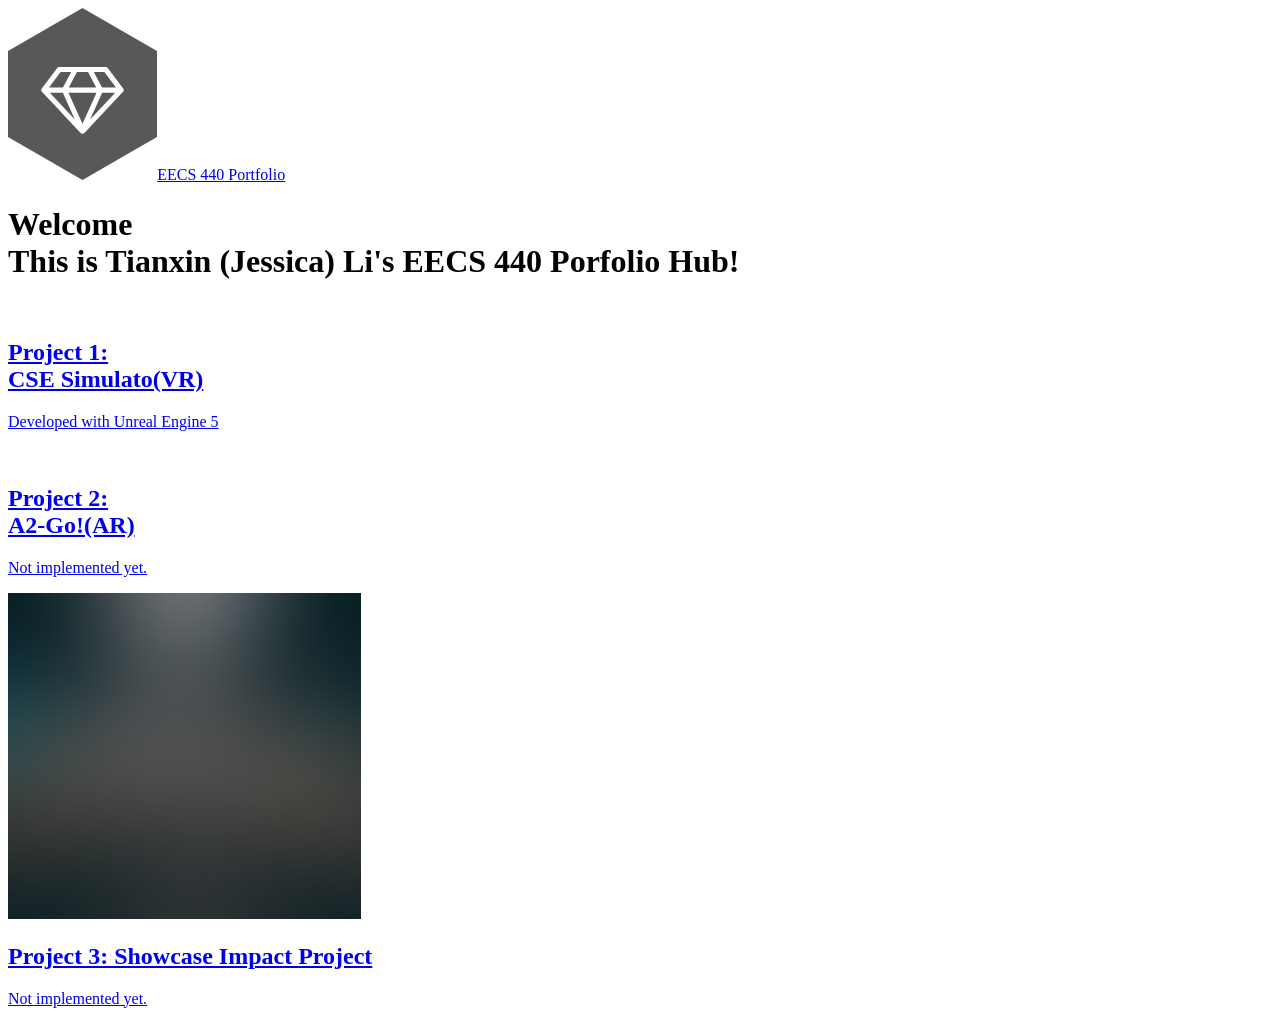
==== commit 345633ab: "initial commit without video" ====
--- a/index.html
+++ b/index.html
@@ -6,7 +6,7 @@
 -->
 <html>
 	<head>
-		<title>Phantom by HTML5 UP</title>
+		<title>Jessica's Portfolio</title>
 		<meta charset="utf-8" />
 		<meta name="viewport" content="width=device-width, initial-scale=1, user-scalable=no" />
 		<link rel="stylesheet" href="assets/css/main.css" />
@@ -43,7 +43,7 @@
 									<a href="generic.html">
 										<h2>Project 1:<br>CSE Simulato(VR)</h2>
 										<div class="content">
-											<p>This project was developed using Unreal Engine 5, with Blueprints used to implement interactive systems. Additional asset refinement was done in Blender, with GitLab supporting version control and collaboration. The experience was designed for VR using a Meta Quest Pro headset.</p>
+											<p>Developed with Unreal Engine 5</p>
 										</div>
 									</a>
 								</article>
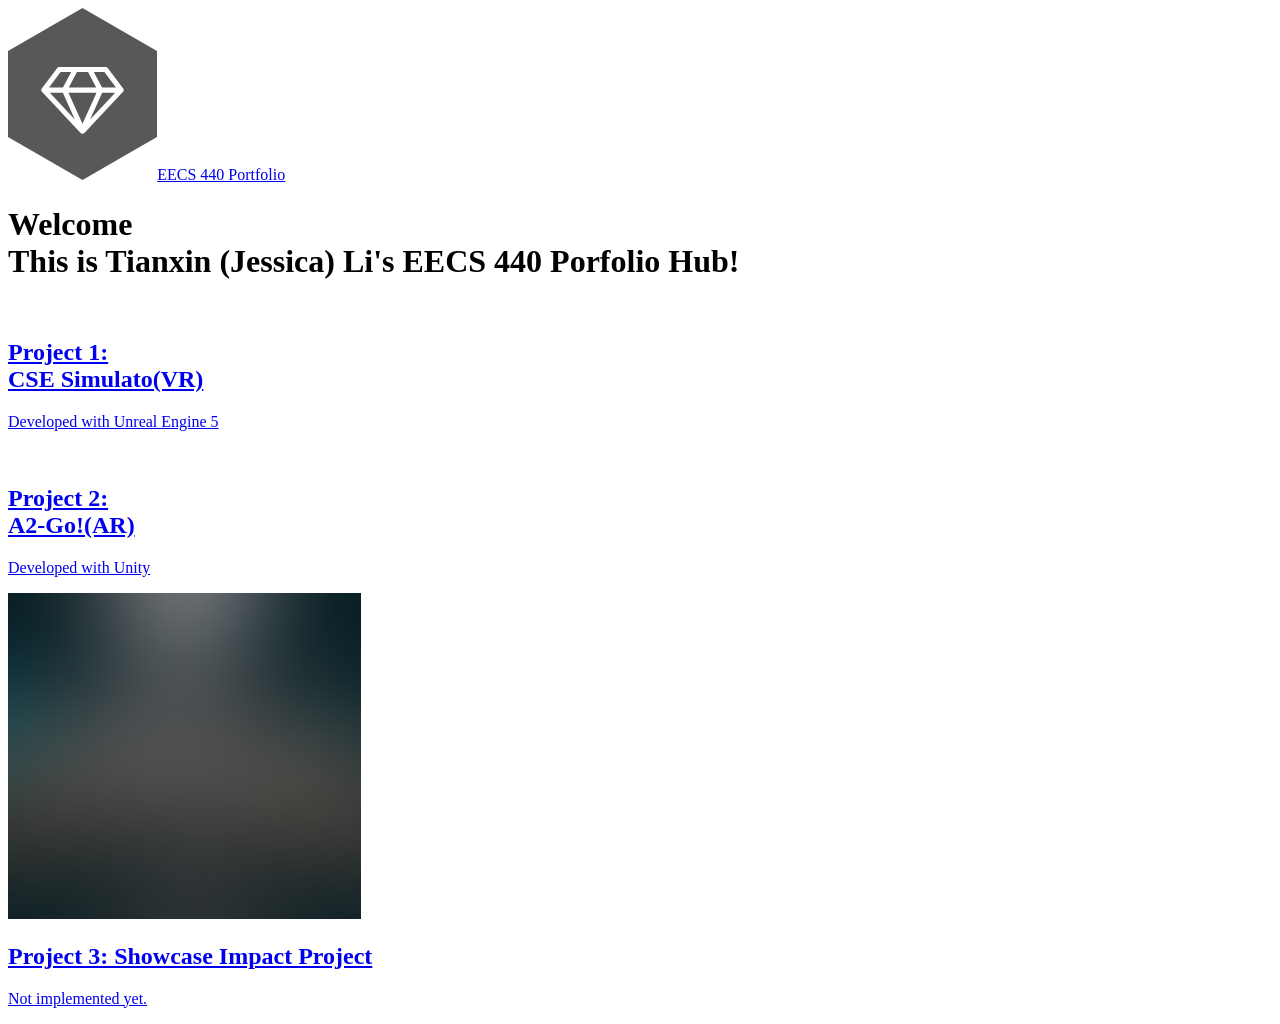
==== commit 23e30eb2: "p2" ====
--- a/index.html
+++ b/index.html
@@ -51,10 +51,10 @@
 									<span class="image">
 										<img src="images/pic02.jpg" alt="" />
 									</span>
-									<a href="index.html">
+									<a href="p2.html">
 										<h2>Project 2:<br>A2-Go!(AR) </h2>
 										<div class="content">
-											<p>Not implemented yet.</p>
+											<p>Developed with Unity</p>
 										</div>
 									</a>
 								</article>
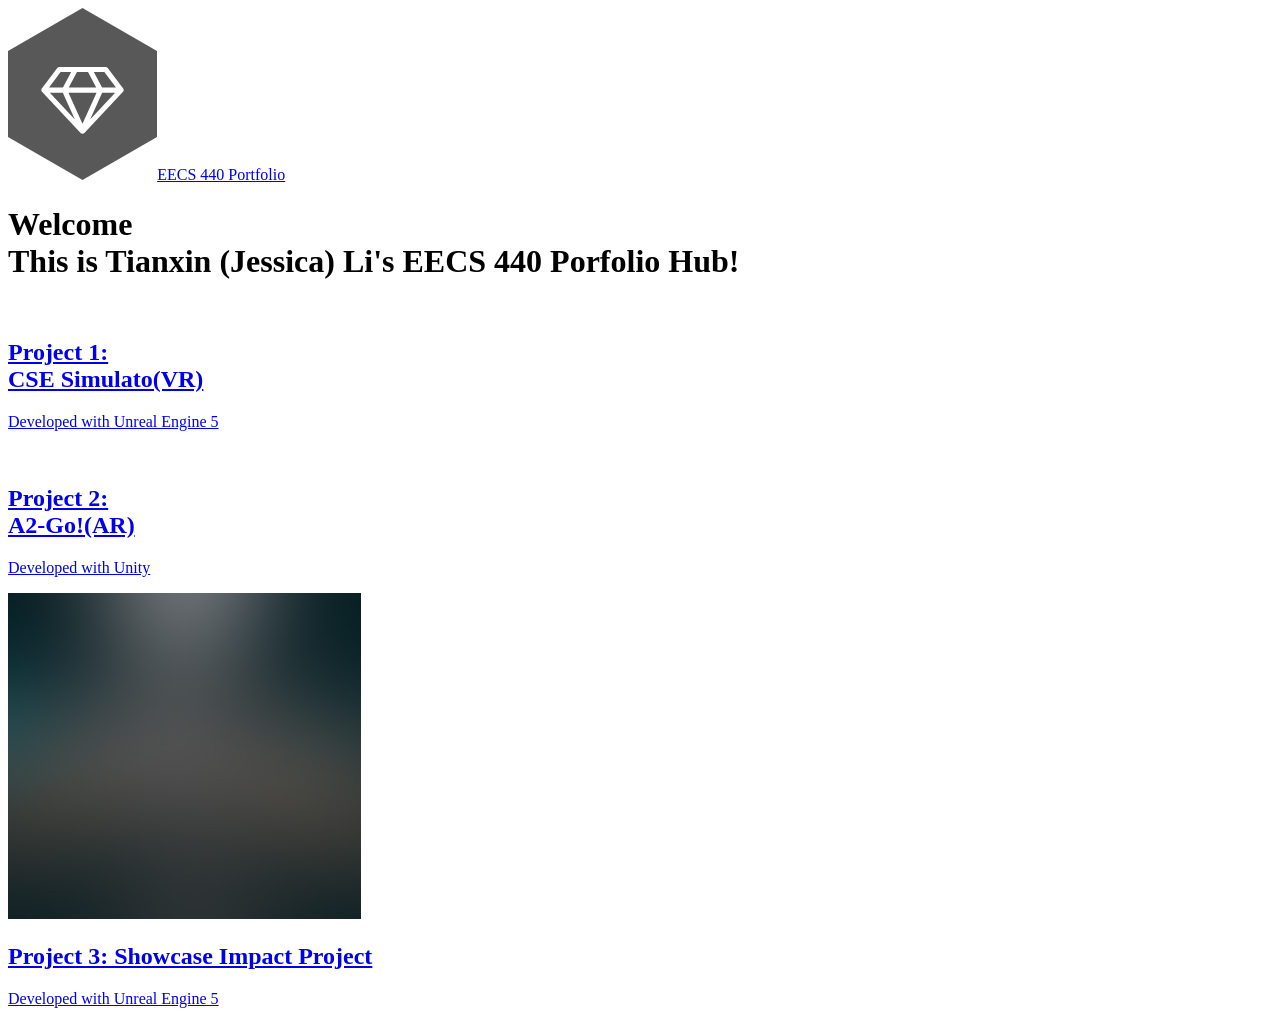
==== commit 568388c7: "p3" ====
--- a/index.html
+++ b/index.html
@@ -62,10 +62,10 @@
 									<span class="image">
 										<img src="images/pic03.jpg" alt="" />
 									</span>
-									<a href="index.html">
+									<a href="https://cihrke5.wixsite.com/eecs440team3p3">
 										<h2>Project 3: Showcase Impact Project</h2>
 										<div class="content">
-											<p>Not implemented yet.</p>
+											<p>Developed with Unreal Engine 5</p>
 										</div>
 									</a>
 								</article>
--- a/assets/css/main.css
+++ b/assets/css/main.css
@@ -1,10 +1,10 @@
 @import url(fontawesome-all.min.css);
 @import url("https://fonts.googleapis.com/css?family=Source+Sans+Pro:300,700,900");
 
-/*
-	Phantom by HTML5 UP
-	html5up.net | @ajlkn
-	Free for personal and commercial use under the CCA 3.0 license (html5up.net/license)
+/*
+	Phantom by HTML5 UP
+	html5up.net | @ajlkn
+	Free for personal and commercial use under the CCA 3.0 license (html5up.net/license)
 */
 
 html, body, div, span, applet, object,
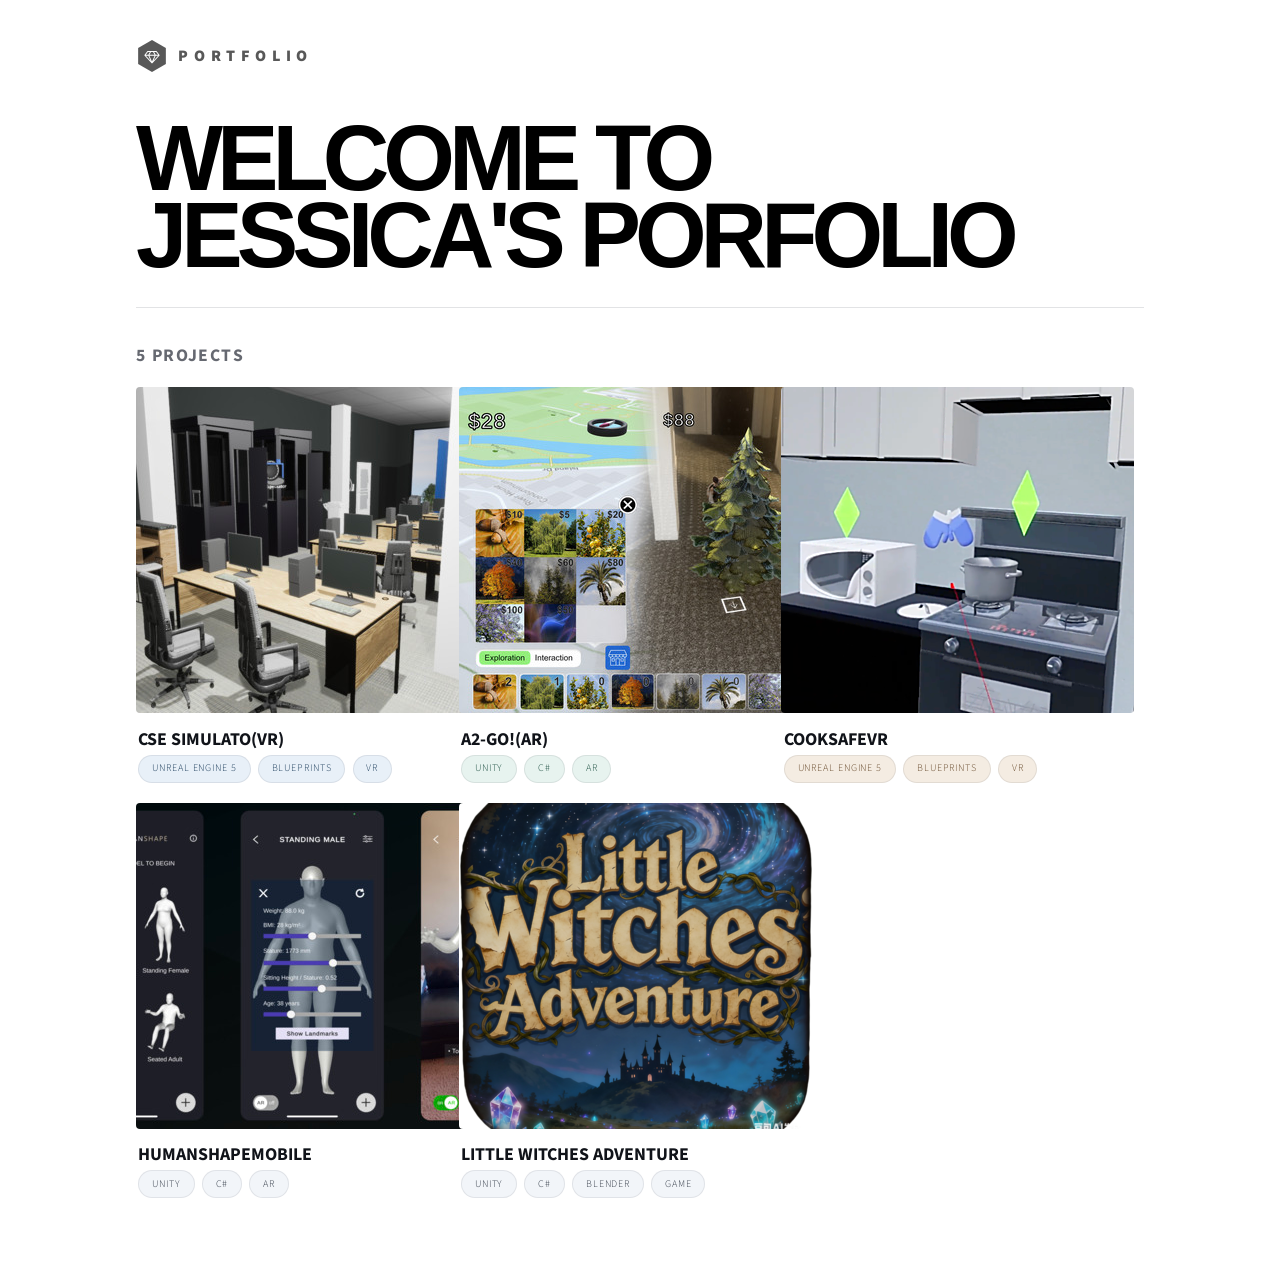
==== commit 44491970: "more" ====
--- a/index.html
+++ b/index.html
@@ -1,85 +1,45 @@
-<!DOCTYPE HTML>
-<!--
-	Phantom by HTML5 UP
-	html5up.net | @ajlkn
-	Free for personal and commercial use under the CCA 3.0 license (html5up.net/license)
--->
-<html>
-	<head>
-		<title>Jessica's Portfolio</title>
-		<meta charset="utf-8" />
-		<meta name="viewport" content="width=device-width, initial-scale=1, user-scalable=no" />
-		<link rel="stylesheet" href="assets/css/main.css" />
-		<noscript><link rel="stylesheet" href="assets/css/noscript.css" /></noscript>
-	</head>
-	<body class="is-preload">
-		<!-- Wrapper -->
-			<div id="wrapper">
-
-				<!-- Header -->
-					<header id="header">
-						<div class="inner">
-
-							<!-- Logo -->
-								<a href="index.html" class="logo">
-									<span class="symbol"><img src="images/logo.svg" alt="" /></span><span class="title">EECS 440 Portfolio</span>
-								</a>
-
-						</div>
-					</header>
-
-				<!-- Main -->
-					<div id="main">
-						<div class="inner">
-							<header>
-								<h1>Welcome<br> This is Tianxin (Jessica) Li's EECS 440 Porfolio Hub!</h1>
-								<!--<p>Course Intro</p>-->
-							</header>
-							<section class="tiles">
-								<article class="style1">
-									<span class="image">
-										<img src="images/pic01.jpg" alt="" />
-									</span>
-									<a href="generic.html">
-										<h2>Project 1:<br>CSE Simulato(VR)</h2>
-										<div class="content">
-											<p>Developed with Unreal Engine 5</p>
-										</div>
-									</a>
-								</article>
-								<article class="style2">
-									<span class="image">
-										<img src="images/pic02.jpg" alt="" />
-									</span>
-									<a href="p2.html">
-										<h2>Project 2:<br>A2-Go!(AR) </h2>
-										<div class="content">
-											<p>Developed with Unity</p>
-										</div>
-									</a>
-								</article>
-								<article class="style3">
-									<span class="image">
-										<img src="images/pic03.jpg" alt="" />
-									</span>
-									<a href="https://cihrke5.wixsite.com/eecs440team3p3">
-										<h2>Project 3: Showcase Impact Project</h2>
-										<div class="content">
-											<p>Developed with Unreal Engine 5</p>
-										</div>
-									</a>
-								</article>
-							</section>
-						</div>
-					</div>
-			</div>
-
-		<!-- Scripts -->
-			<script src="assets/js/jquery.min.js"></script>
-			<script src="assets/js/browser.min.js"></script>
-			<script src="assets/js/breakpoints.min.js"></script>
-			<script src="assets/js/util.js"></script>
-			<script src="assets/js/main.js"></script>
-
-	</body>
-</html>+<!DOCTYPE HTML>
+<html>
+	<head>
+		<title>Jessica Li | Portfolio</title>
+		<meta charset="utf-8" />
+		<meta name="viewport" content="width=device-width, initial-scale=1, user-scalable=no" />
+		<link rel="stylesheet" href="assets/css/main.css" />
+		<noscript><link rel="stylesheet" href="assets/css/noscript.css" /></noscript>
+	</head>
+	<body class="is-preload home-page">
+		<div id="wrapper">
+			<header id="header" class="site-header">
+				<div class="inner">
+					<a href="index.html" class="logo">
+						<span class="symbol"><img src="images/logo.svg" alt="" /></span><span class="title">Portfolio</span>
+					</a>
+				</div>
+			</header>
+
+			<main id="main">
+				<div class="inner">
+					<section class="editorial-hero">
+						<h1>Welcome to Jessica's Porfolio</h1>
+					</section>
+
+					<hr class="section-rule" />
+
+					<section id="projects" class="project-section">
+						<div class="section-heading editorial-heading">
+							<p class="project-count"><span id="project-count">0</span> projects</p>
+						</div>
+						<section class="tiles" id="project-grid" aria-label="Project gallery"></section>
+					</section>
+				</div>
+			</main>
+		</div>
+
+		<script src="assets/js/jquery.min.js"></script>
+		<script src="assets/js/browser.min.js"></script>
+		<script src="assets/js/breakpoints.min.js"></script>
+		<script src="assets/js/util.js"></script>
+		<script src="assets/js/site-data.js"></script>
+		<script src="assets/js/main.js"></script>
+	</body>
+</html>
--- a/assets/css/main.css
+++ b/assets/css/main.css
@@ -149,6 +149,40 @@
 		border-bottom: dotted 1px rgba(88, 88, 88, 0.5);
 	}
 
+	.button {
+		display: inline-flex;
+		align-items: center;
+		justify-content: center;
+		min-height: 3.1em;
+		padding: 0 1.35em;
+		border-radius: 999px;
+		border: 1px solid rgba(88, 88, 88, 0.18);
+		background: rgba(255, 255, 255, 0.72);
+		box-shadow: 0 10px 30px rgba(18, 27, 44, 0.08);
+		color: #1d2330;
+		font-weight: 700;
+		letter-spacing: 0.08em;
+		text-transform: uppercase;
+		font-size: 0.72em;
+		border-bottom: 0;
+	}
+
+		.button:hover {
+			border-bottom: 0;
+			color: #1d2330 !important;
+			transform: translateY(-1px);
+		}
+
+		.button.primary {
+			background: linear-gradient(135deg, #1d2330 0%, #3f5875 100%);
+			color: #ffffff;
+			border-color: transparent;
+		}
+
+			.button.primary:hover {
+				color: #ffffff !important;
+			}
+
 		a:hover {
 			border-bottom-color: transparent;
 			color: #f2849e !important;
@@ -164,6 +198,21 @@
 
 	p {
 		margin: 0 0 2em 0;
+	}
+
+	.eyebrow {
+		margin: 0 0 0.75em 0;
+		font-size: 0.88em;
+		text-transform: uppercase;
+		letter-spacing: 0.42em;
+		font-weight: 900;
+		color: #94856d;
+	}
+
+	.lede {
+		font-size: 1.15em;
+		line-height: 1.85;
+		color: rgba(31, 37, 52, 0.84);
 	}
 
 	h1 {
@@ -2319,7 +2368,6 @@
 
 		.image img {
 			border-radius: 4px;
-			display: block;
 		}
 
 		.image.left, .image.right {
@@ -2582,7 +2630,7 @@
 			-ms-transition: -ms-transform 0.5s ease, opacity 0.5s ease;
 			transition: transform 0.5s ease, opacity 0.5s ease;
 			position: relative;
-			width: calc(33.33333% - 2.5em);
+			width: calc(50% - 2.5em);
 			margin: 2.5em 0 0 2.5em;
 		}
 
@@ -2829,7 +2877,6 @@
 /* Header */
 
 	#header {
-		padding: 8em 0 0.1em 0 ;
 	}
 
 		#header .logo {
@@ -2948,7 +2995,7 @@
 		@media screen and (max-width: 736px) {
 
 			#header {
-				padding: 4em 0 0.1em 0 ;
+				padding: 2em 0 0.1em 0 ;
 			}
 
 				#header nav {
@@ -3151,7 +3198,7 @@
 /* Main */
 
 	#main {
-		padding: 0em 0 6em 0 ;
+		padding: 0em 0 4em 0 ;
 	}
 
 		@media screen and (max-width: 736px) {
@@ -3320,10 +3367,480 @@
 		padding: 0 2.5em;
 	}
 
+	body.home-page,
+	.home-page #wrapper,
+	.home-page #main,
+	.home-page #header,
+	.home-page .inner {
+		background: #ffffff !important;
+	}
+
+	.home-page #wrapper > *,
+	.home-page #wrapper > * > .inner {
+		background: #ffffff !important;
+	}
+
+	/* Portfolio layout */
+	.site-header {
+		padding-top: 2.5em;
+	}
+
+	.home-page .editorial-hero {
+		padding-top: 0.5rem;
+	}
+
+	.home-page .editorial-hero h1 {
+		font-family: "Helvetica Neue", Helvetica, Arial, sans-serif;
+		font-size: clamp(3rem, 7.2vw, 6.4rem);
+		line-height: 0.84;
+		letter-spacing: -0.065em;
+		text-transform: uppercase;
+		color: #000000;
+		font-weight: 700;
+		margin-bottom: 0;
+	}
+
+	.home-page .section-rule {
+		border: 0;
+		border-top: 1px solid rgba(23, 28, 40, 0.12);
+	}
+
+	.home-page .project-count {
+		margin: 0;
+		font-size: 0.8em;
+		text-transform: uppercase;
+		letter-spacing: 0.08em;
+		font-weight: 700;
+		color: rgba(23, 28, 40, 0.6);
+	}
+
+	.home-page .editorial-heading {
+		align-items: flex-start;
+	}
+
+	.home-page .editorial-heading p:last-child {
+		max-width: 40rem;
+		font-size: 1.1em;
+		line-height: 1.8;
+		color: rgba(23, 28, 40, 0.66);
+	}
+
+	.hero-actions,
+	.project-meta {
+		display: flex;
+		flex-wrap: wrap;
+		gap: 0.75rem;
+		align-items: center;
+	}
+
+	.hero-panel {
+		display: none;
+	}
+
+	.meta {
+		font-size: 0.88em;
+		color: rgba(31, 37, 52, 0.68);
+	}
+
+	.hero-panel,
+	.art-card {
+		border-radius: 22px;
+		padding: 1.5rem;
+		background: rgba(17, 25, 39, 0.88);
+		color: rgba(255, 255, 255, 0.86);
+		box-shadow: inset 0 1px 0 rgba(255, 255, 255, 0.08);
+	}
+
+	.panel-label,
+	.art-label {
+		display: inline-block;
+		margin-bottom: 1rem;
+		font-size: 0.72em;
+		letter-spacing: 0.28em;
+		text-transform: uppercase;
+		font-weight: 900;
+		color: rgba(255, 255, 255, 0.55);
+	}
+
+	.panel-list {
+		display: grid;
+		gap: 0.85rem;
+	}
+
+	.panel-list li {
+		position: relative;
+		padding-left: 1.2rem;
+	}
+
+	.panel-list li::before {
+		content: '';
+		position: absolute;
+		left: 0;
+		top: 0.8em;
+		width: 0.45rem;
+		height: 0.45rem;
+		border-radius: 50%;
+		background: #f0c987;
+	}
+
+	.home-page .project-section {
+		margin-top: 1.5rem;
+	}
+
+	.home-page .section-heading {
+		display: flex;
+		align-items: baseline;
+		justify-content: space-between;
+		gap: 1rem;
+		margin: 0 0 1rem 0;
+	}
+
+	.home-page .section-heading p {
+		max-width: 32rem;
+		margin-bottom: 0;
+		color: rgba(31, 37, 52, 0.72);
+	}
+
+	.home-page .tiles article {
+		border-radius: 0;
+		overflow: visible;
+		box-shadow: none;
+		border: 0;
+		background: transparent;
+		position: relative;
+		max-width: none;
+		justify-self: start;
+	}
+
+	.home-page .tiles article > a.card-link {
+		background: transparent;
+		position: relative;
+		display: flex;
+		flex-direction: column;
+		align-items: stretch;
+		text-align: left;
+		justify-content: flex-start;
+		padding: 0;
+		color: #101319;
+		z-index: 1;
+	}
+
+	.home-page .tiles article > .image {
+		border-radius: 12px;
+		overflow: hidden;
+		box-shadow: none;
+		position: relative;
+		aspect-ratio: 1.18 / 0.88;
+	}
+
+	.home-page .tiles article > .image img {
+		width: 100%;
+		height: 100%;
+		object-fit: cover;
+	}
+
+	.home-page .tiles article > .image:before {
+		opacity: 0.02;
+		background-color: rgba(255, 255, 255, 0.02);
+	}
+
+	.home-page .tiles article > .image:after {
+		opacity: 0;
+	}
+
+	.home-page .tiles article > .image img {
+		opacity: 1;
+		transition: transform 0.45s ease, filter 0.35s ease;
+		display: block;
+	}
+
+	.home-page .tiles article.style3 > .image img {
+		object-fit: contain;
+		object-position: center center;
+		background: #ffffff;
+		padding: 0.8rem;
+	}
+
+	.home-page .card-details {
+		display: block;
+		padding: 0.45rem 0.15rem 0 0.15rem;
+		position: relative;
+		z-index: 2;
+	}
+
+	.home-page .card-details h2 {
+		display: block;
+		margin: 0 0 0.35rem 0;
+		color: #101319;
+		font-size: 1.12em;
+		letter-spacing: 0;
+		text-transform: uppercase;
+		font-weight: 700;
+		line-height: 1.1;
+	}
+
+	.home-page .card-meta {
+		margin-top: 0.25rem;
+		display: flex;
+		flex-wrap: wrap;
+		gap: 0.45rem;
+	}
+
+	.home-page .card-chip {
+		display: inline-flex;
+		align-items: center;
+		min-height: 1.75rem;
+		padding: 0 0.8rem;
+		border-radius: 999px;
+		background: #f2f5f9;
+		border: 1px solid rgba(16, 19, 25, 0.08);
+		font-size: 0.63em;
+		letter-spacing: 0.09em;
+		text-transform: uppercase;
+		color: #39414d;
+	}
+
+	.home-page .tiles article.style1 .card-chip {
+		background: #e8f0f8;
+		color: #20405e;
+	}
+
+	.home-page .tiles article.style2 .card-chip {
+		background: #e7f3ef;
+		color: #205244;
+	}
+
+	.home-page .tiles article.style3 .card-chip {
+		background: #f4ece2;
+		color: #6a4d2f;
+	}
+
+	.home-page .tiles article:hover {
+		transform: none;
+		box-shadow: none;
+		border-color: transparent;
+	}
+
+	.home-page .tiles article:hover > .image img,
+	.home-page .tiles article > a.card-link:hover > .image img {
+		transform: scale(1.05);
+		filter: blur(3.5px);
+	}
+
+	.home-page .tiles article:hover,
+	.home-page .tiles article > a.card-link:hover {
+		transform: scale(1.01);
+	}
+
+	.home-page .tiles article {
+		display: flex;
+		flex-direction: column;
+	}
+
+	.home-page .tiles article > .image {
+		margin-bottom: 0.25rem;
+	}
+
+	.project-page {
+		background: linear-gradient(180deg, #1b2230 0%, #111720 100%);
+		color: #f6f7fb;
+	}
+
+	.project-page a {
+		color: inherit;
+	}
+
+	.project-layout {
+		display: grid;
+		grid-template-columns: minmax(0, 1.1fr) minmax(280px, 0.9fr);
+		gap: 2rem;
+		margin-top: 1.5rem;
+	}
+
+	.project-panel {
+		display: flex;
+		flex-direction: column;
+		gap: 1rem;
+	}
+
+	.project-shell {
+		padding: 3rem;
+		border-radius: 28px;
+		background: linear-gradient(180deg, rgba(255, 255, 255, 0.03), rgba(255, 255, 255, 0.01));
+		box-shadow: 0 24px 70px rgba(0, 0, 0, 0.18);
+	}
+
+	.project-shell h1 {
+		margin: 0.1rem 0 0.9rem 0;
+		font-family: "Helvetica Neue", Helvetica, Arial, sans-serif;
+		font-size: clamp(2.8rem, 6.4vw, 5rem);
+		line-height: 0.95;
+		letter-spacing: -0.06em;
+		color: #f7f7fb;
+	}
+
+	.section-label {
+		margin-bottom: 0.85rem;
+		font-size: 0.78em;
+		text-transform: uppercase;
+		letter-spacing: 0.28em;
+		font-weight: 900;
+		color: rgba(246, 247, 251, 0.58);
+	}
+
+	.video-frame {
+		position: relative;
+		border-radius: 24px;
+		overflow: hidden;
+		background: rgba(255, 255, 255, 0.05);
+		box-shadow: 0 24px 70px rgba(0, 0, 0, 0.28);
+	}
+
+	.video-frame iframe {
+		display: block;
+		width: 100%;
+		aspect-ratio: 16 / 9;
+		height: auto;
+		border: 0;
+	}
+
+	.project-link-row {
+		display: none;
+		flex-direction: column;
+		gap: 0.35rem;
+		padding: 0.95rem 1.1rem;
+		border-radius: 18px;
+		background: rgba(255, 255, 255, 0.06);
+		border: 1px solid rgba(255, 255, 255, 0.08);
+	}
+
+	.project-link-row a {
+		color: rgba(247, 247, 251, 0.92);
+		border-bottom-color: rgba(247, 247, 251, 0.28);
+		word-break: break-all;
+	}
+
+	.section-label-inline {
+		margin-bottom: 0;
+	}
+
+	.project-body {
+		flex: 1 1 auto;
+		padding: 1.75rem;
+		border-radius: 24px;
+		background: rgba(255, 255, 255, 0.06);
+		backdrop-filter: none;
+		box-shadow: none;
+	}
+
+	.project-body p:last-child {
+		margin-bottom: 0;
+	}
+
+	.pill {
+		display: inline-flex;
+		align-items: center;
+		min-height: 2.4em;
+		padding: 0 0.85em;
+		border-radius: 999px;
+		background: rgba(255, 255, 255, 0.22);
+		border: 1px solid rgba(255, 255, 255, 0.34);
+		color: #f7f7fb;
+		box-shadow: 0 8px 18px rgba(0, 0, 0, 0.12);
+		font-size: 0.78em;
+		letter-spacing: 0.08em;
+		text-transform: uppercase;
+	}
+
+	.project-art {
+		position: relative;
+		min-height: 280px;
+		border-radius: 22px;
+		overflow: hidden;
+		background: #ffffff;
+		background-size: cover;
+		background-position: center;
+	}
+
+	.project-art .art-glow {
+		position: absolute;
+		inset: auto auto -10% -10%;
+		width: 70%;
+		height: 70%;
+		border-radius: 50%;
+		background: radial-gradient(circle, rgba(240, 201, 135, 0.65) 0%, rgba(240, 201, 135, 0) 70%);
+		filter: blur(8px);
+	}
+
+	.project-art .art-card {
+		position: absolute;
+		left: 1.25rem;
+		right: 1.25rem;
+		bottom: 1.25rem;
+		background: #ffffff;
+		color: #000000;
+		box-shadow: 0 10px 30px rgba(0, 0, 0, 0.08);
+	}
+
+	.project-art .art-label {
+		color: rgba(0, 0, 0, 0.48);
+	}
+
+	@media screen and (max-width: 980px) {
+		.project-layout,
+		.section-heading {
+			grid-template-columns: 1fr;
+		}
+
+		.home-page .tiles article {
+			width: calc(50% - 2.5em);
+		}
+
+		.section-heading {
+			display: block;
+		}
+
+		.project-shell {
+			padding: 2rem;
+		}
+	}
+
+	@media screen and (max-width: 736px) {
+		.home-page .tiles article {
+			width: 100%;
+		}
+
+		.home-page .editorial-hero h1 {
+			white-space: normal;
+			max-width: 11ch;
+			font-size: clamp(2.6rem, 14vw, 4.8rem);
+			line-height: 0.9;
+			letter-spacing: -0.06em;
+		}
+
+		.site-header {
+			padding-top: 2em;
+		}
+
+		.project-body {
+			padding: 1.25rem;
+		}
+
+		.project-shell h1 {
+			font-size: clamp(2.3rem, 12vw, 3.6rem);
+		}
+	}
+
+	@media screen and (min-width: 981px) {
+		.home-page .tiles article {
+			width: calc(33.33333% - 2.5em);
+		}
+	}
+
 		@media screen and (max-width: 736px) {
 
 			#wrapper > * > .inner {
 				padding: 0 1.25em;
 			}
 
-		}+		}
